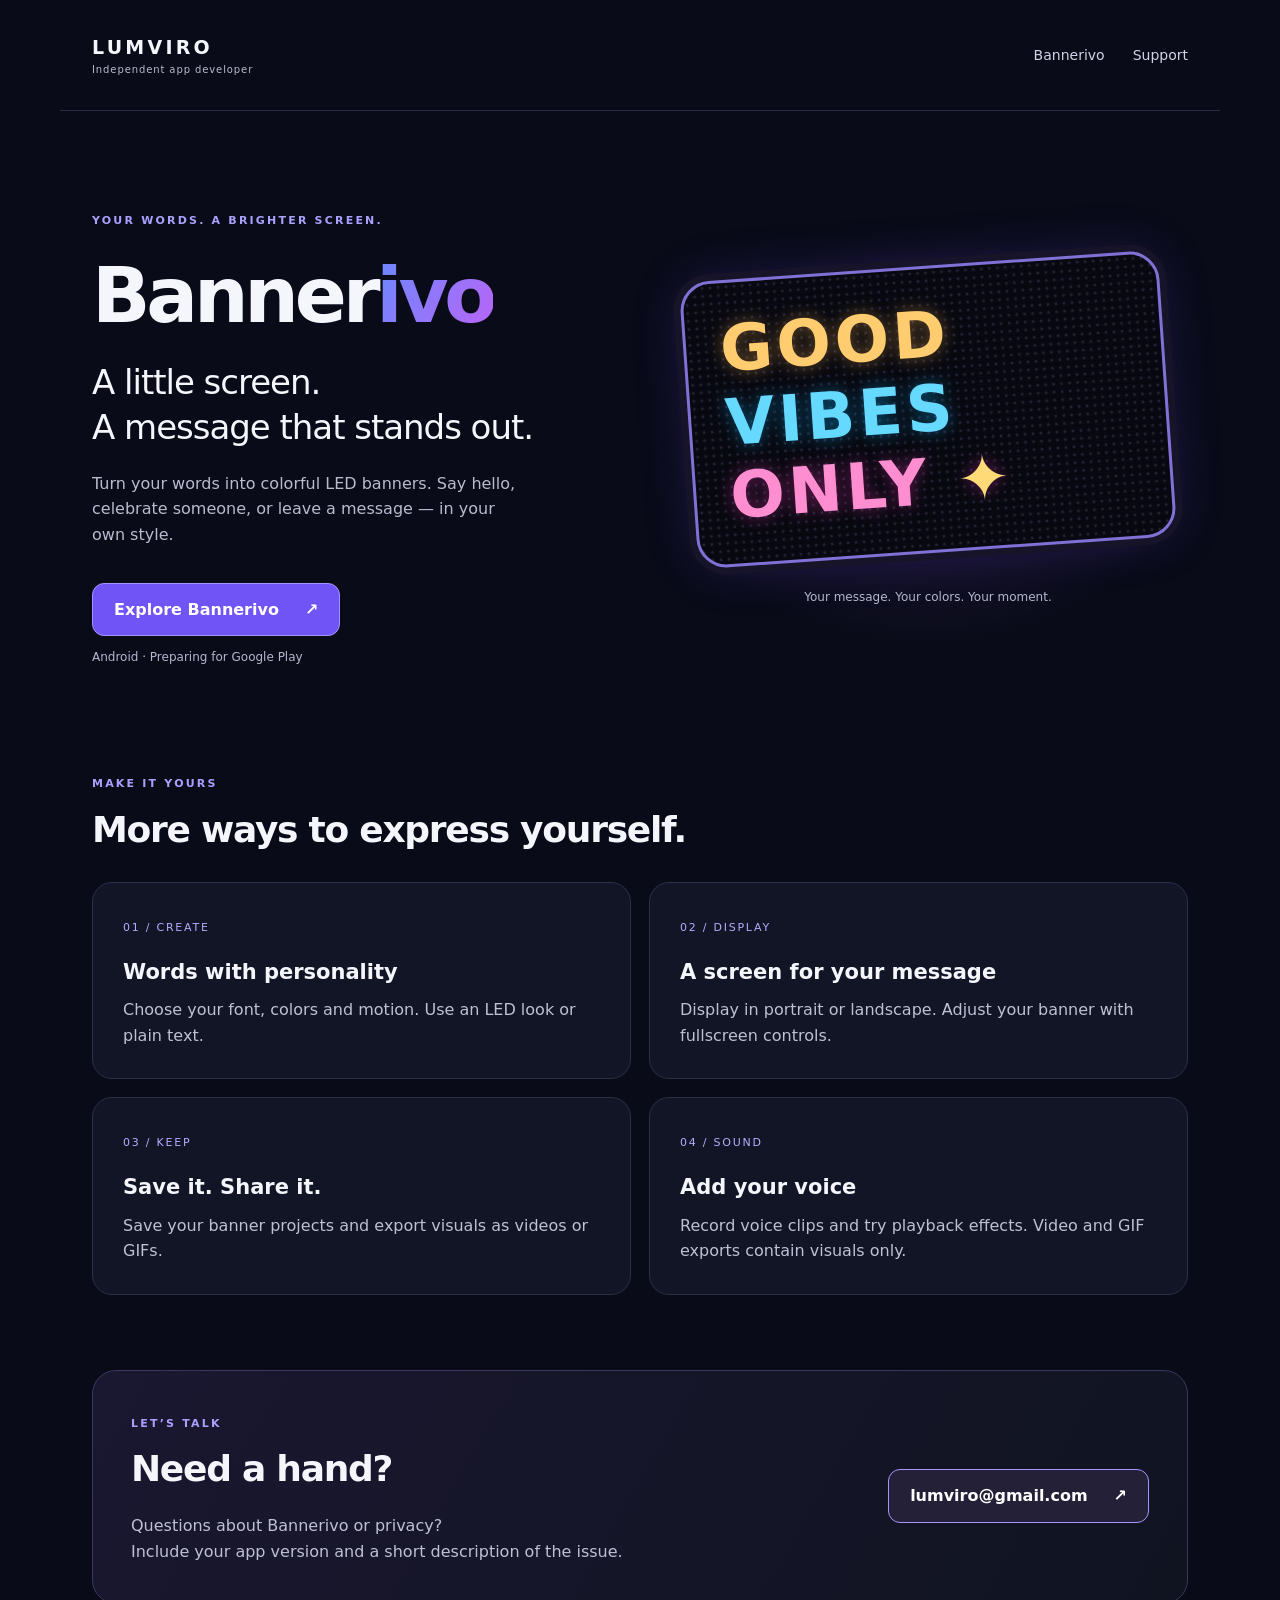
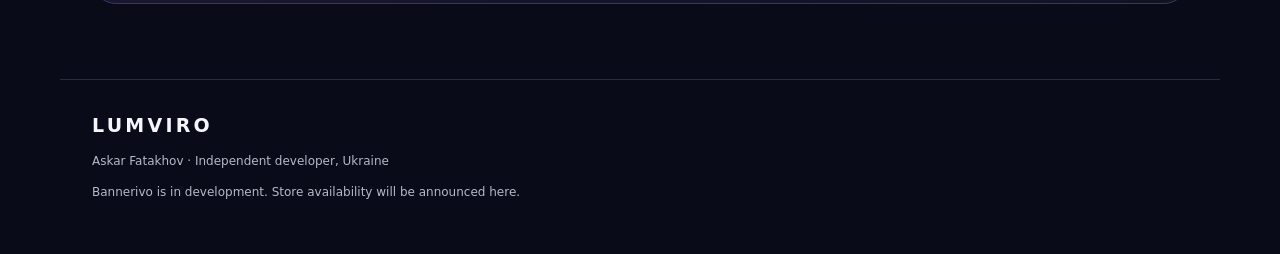
==== index.html @ 09aa7486 "Create Lumviro project and support website" ====
<!doctype html>
<html lang="en"><head><meta charset="utf-8"><meta name="viewport" content="width=device-width,initial-scale=1"><meta name="description" content="Lumviro — the developer of Bannerivo. Express yourself with scrolling LED messages, colors and motion."><meta name="theme-color" content="#090b18"><title>Lumviro · Bannerivo</title><link rel="icon" href="assets/bannerivo.png"><link rel="stylesheet" href="style.css"></head>
<body><header><a class="brand" href="#">LUMVIRO<span>Independent app developer</span></a><nav aria-label="Main navigation"><a href="#bannerivo">Bannerivo</a><a href="#support">Support</a></nav></header>
<main><section class="hero" id="bannerivo"><div><span class="eyebrow">YOUR WORDS. A BRIGHTER SCREEN.</span><h1>Banner<span>ivo</span></h1><p class="intro">A little screen.<br>A message that stands out.</p><p class="copy">Turn your words into colorful LED banners. Say hello, celebrate someone, or leave a message — in your own style.</p><a class="button" href="#features">Explore Bannerivo <span aria-hidden="true">↗</span></a><p class="status">Android · Preparing for Google Play</p></div><div class="visual" aria-label="Illustration of a colorful message banner"><div class="board"><span>GOOD</span><span>VIBES</span><span>ONLY <b aria-hidden="true">✦</b></span></div><p class="caption">Your message. Your colors. Your moment.</p></div></section>
<section id="features"><div class="section-title"><span class="eyebrow">MAKE IT YOURS</span><h2>More ways to express yourself.</h2></div><div class="grid"><article><span class="number">01 / CREATE</span><h3>Words with personality</h3><p>Choose your font, colors and motion. Use an LED look or plain text.</p></article><article><span class="number">02 / DISPLAY</span><h3>A screen for your message</h3><p>Display in portrait or landscape. Adjust your banner with fullscreen controls.</p></article><article><span class="number">03 / KEEP</span><h3>Save it. Share it.</h3><p>Save your banner projects and export visuals as videos or GIFs.</p></article><article><span class="number">04 / SOUND</span><h3>Add your voice</h3><p>Record voice clips and try playback effects. Video and GIF exports contain visuals only.</p></article></div></section>
<section class="support" id="support"><div><span class="eyebrow">LET’S TALK</span><h2>Need a hand?</h2><p>Questions about Bannerivo or privacy?<br>Include your app version and a short description of the issue.</p></div><a class="button secondary" href="mailto:lumviro@gmail.com">lumviro@gmail.com <span aria-hidden="true">↗</span></a></section></main>
<footer><div class="brand">LUMVIRO</div><p>Askar Fatakhov · Independent developer, Ukraine</p><p>Bannerivo is in development. Store availability will be announced here.</p></footer></body></html>
---- style.css ----
*{box-sizing:border-box}html{scroll-behavior:smooth;scroll-padding-top:24px}body{margin:0;background:#090b18;color:#f5f5fc;font-family:system-ui,-apple-system,"Segoe UI",sans-serif;line-height:1.6}a{color:inherit;text-decoration:none}a:focus-visible{outline:3px solid #5fe5ff;outline-offset:6px}header,main,footer{max-width:1160px;margin:auto;padding:0 32px}header{display:flex;align-items:center;justify-content:space-between;gap:24px;padding-top:32px;padding-bottom:32px;border-bottom:1px solid #292b40}.brand{font-size:19px;font-weight:800;letter-spacing:.17em}.brand span{display:block;font-size:10px;color:#b9bbd0;font-weight:400;letter-spacing:.09em}nav{display:flex;gap:28px;color:#d1d3e7;font-size:14px}.hero{display:grid;grid-template-columns:1fr 1fr;align-items:center;gap:56px;padding:95px 0 90px}.eyebrow{font-size:11px;letter-spacing:.2em;color:#aaa1ff;font-weight:700}h1{font-size:clamp(46px,6vw,78px);line-height:1.1;letter-spacing:-.055em;margin:22px 0}h1 span{color:#a785ff;background:linear-gradient(120deg,#6989ff,#bb64f6);background-clip:text;-webkit-text-fill-color:transparent}.intro{font-size:clamp(23px,3vw,34px);line-height:1.3;margin:0 0 22px;letter-spacing:-.03em}.copy{color:#b9bbcf;max-width:430px}.button{display:inline-flex;align-items:center;justify-content:space-between;gap:26px;background:#7154f5;color:white;border:1px solid #a694ff;padding:13px 21px;border-radius:12px;font-weight:650;margin-top:19px}.button:hover{background:#8066fa}.status,.caption{font-size:12px;color:#b6b8cf}.visual{padding:34px 20px;background:radial-gradient(ellipse,#442b7760,transparent 70%)}.board{background:radial-gradient(circle,#242338 1px,transparent 1.8px) 0 0/8px 8px,#080910;border:3px solid #8071d6;border-radius:30px;padding:30px 34px;box-shadow:0 0 0 7px #171329,0 0 50px #7049ff36;transform:rotate(-4deg)}.board span{display:block;font-size:clamp(40px,5vw,67px);font-weight:900;letter-spacing:.06em;line-height:1.15;color:#ffcc70;text-shadow:0 0 16px #ffb34765}.board span:nth-child(2){color:#66d9ff;text-shadow:0 0 16px #00b7ff65}.board span:nth-child(3){color:#ff8ed1;text-shadow:0 0 16px #ff36bb65}.board b{color:#ffda76}.caption{text-align:center;margin-top:35px}.section-title{margin-bottom:30px}h2{font-size:clamp(25px,3vw,36px);letter-spacing:-.035em;line-height:1.25;margin:12px 0 22px}.grid{display:grid;grid-template-columns:repeat(2,1fr);gap:18px}article{padding:30px;background:#111525;border:1px solid #2b304a;border-radius:20px}.number{font-size:11px;letter-spacing:.16em;color:#b9aaff}h3{font-size:21px;margin:17px 0 8px}article p,.support p{color:#bec1d4;margin:0}.support{display:flex;justify-content:space-between;align-items:center;gap:30px;margin:75px 0;padding:38px;border:1px solid #3b365c;border-radius:24px;background:linear-gradient(120deg,#1a1730,#101421)}.secondary{background:#242038;flex-shrink:0}footer{padding-top:30px;padding-bottom:40px;border-top:1px solid #292b40}footer p{font-size:12px;color:#b6b8ca}@media(max-width:700px){header,main,footer{padding-left:22px;padding-right:22px}header{gap:12px}nav{gap:15px;font-size:12px}.brand{font-size:16px}.hero{grid-template-columns:1fr;gap:25px;padding:50px 0}.visual{max-width:440px;width:100%;justify-self:center}.board span{font-size:54px}.grid{grid-template-columns:1fr}article{padding:25px}.support{flex-direction:column;align-items:flex-start;padding:25px;margin:45px 0}.secondary{font-size:14px;gap:16px}h1{font-size:58px}}@media(prefers-reduced-motion:reduce){html{scroll-behavior:auto}}
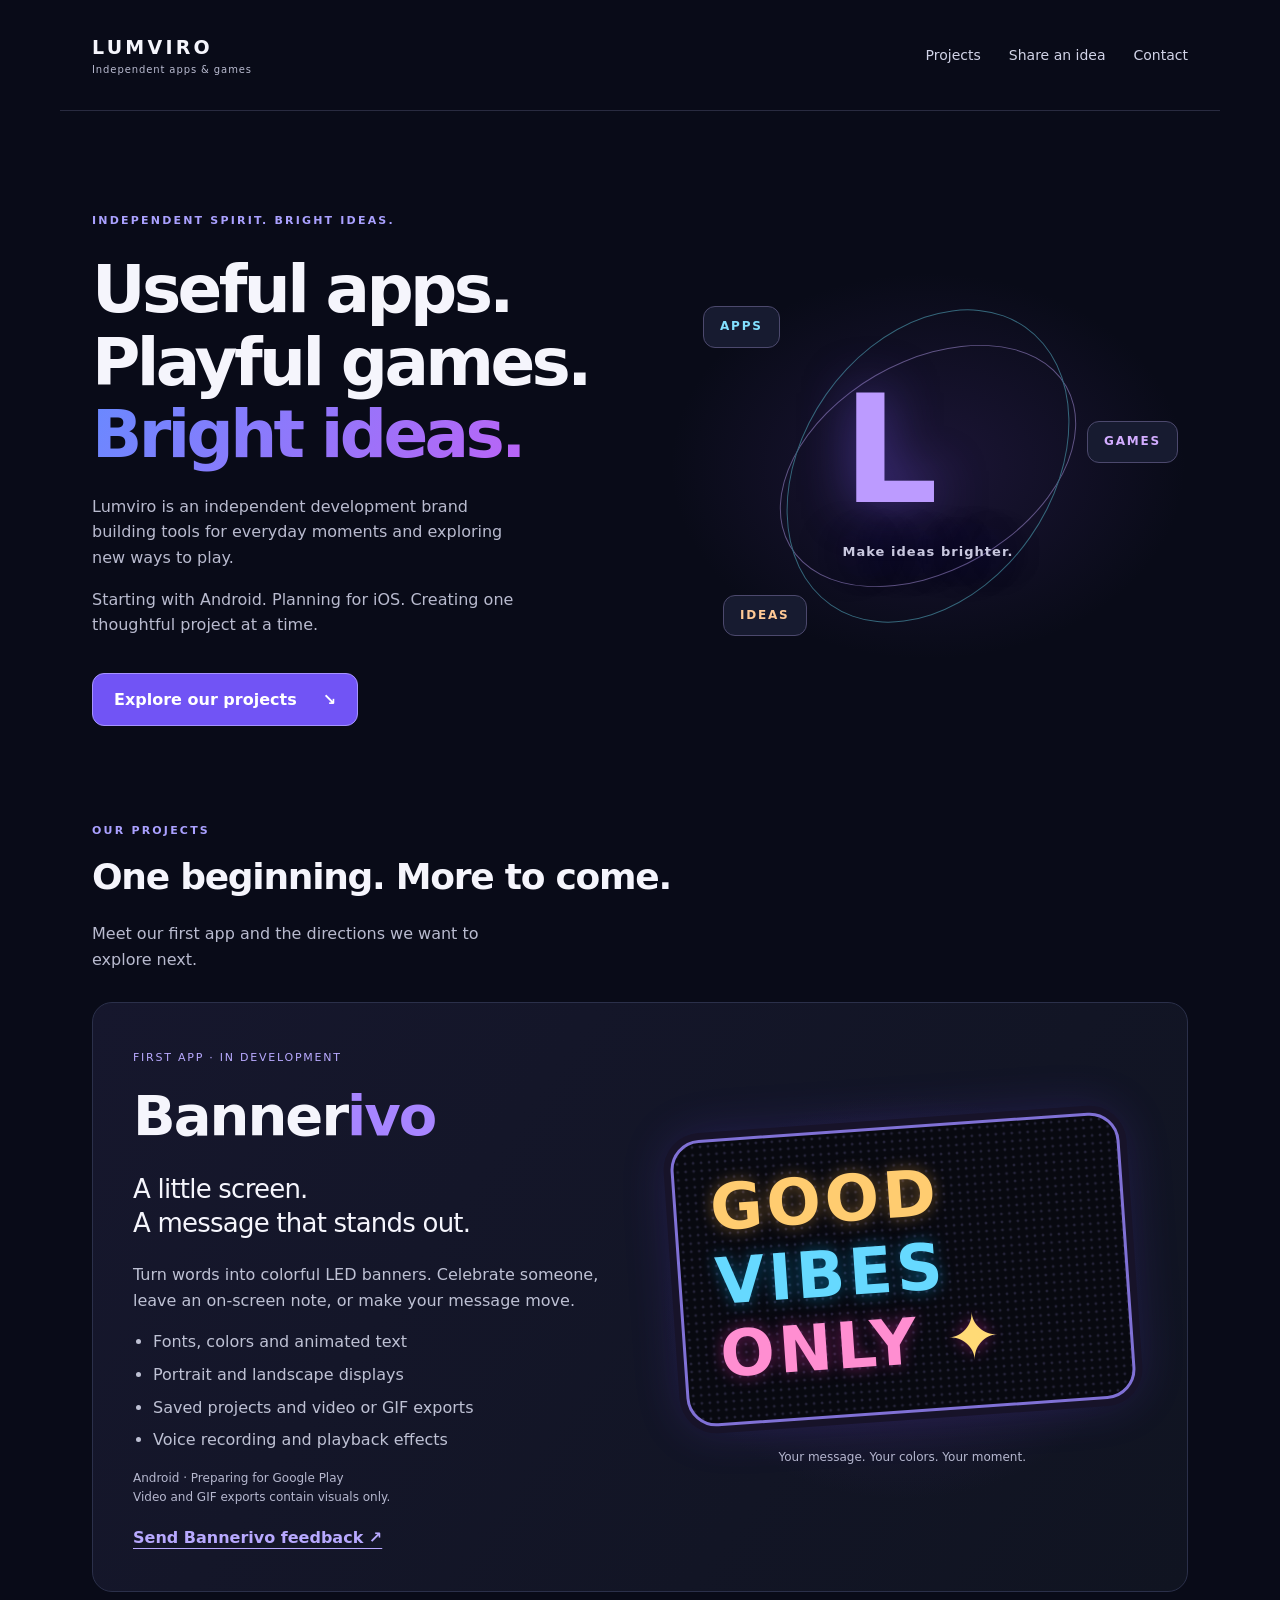
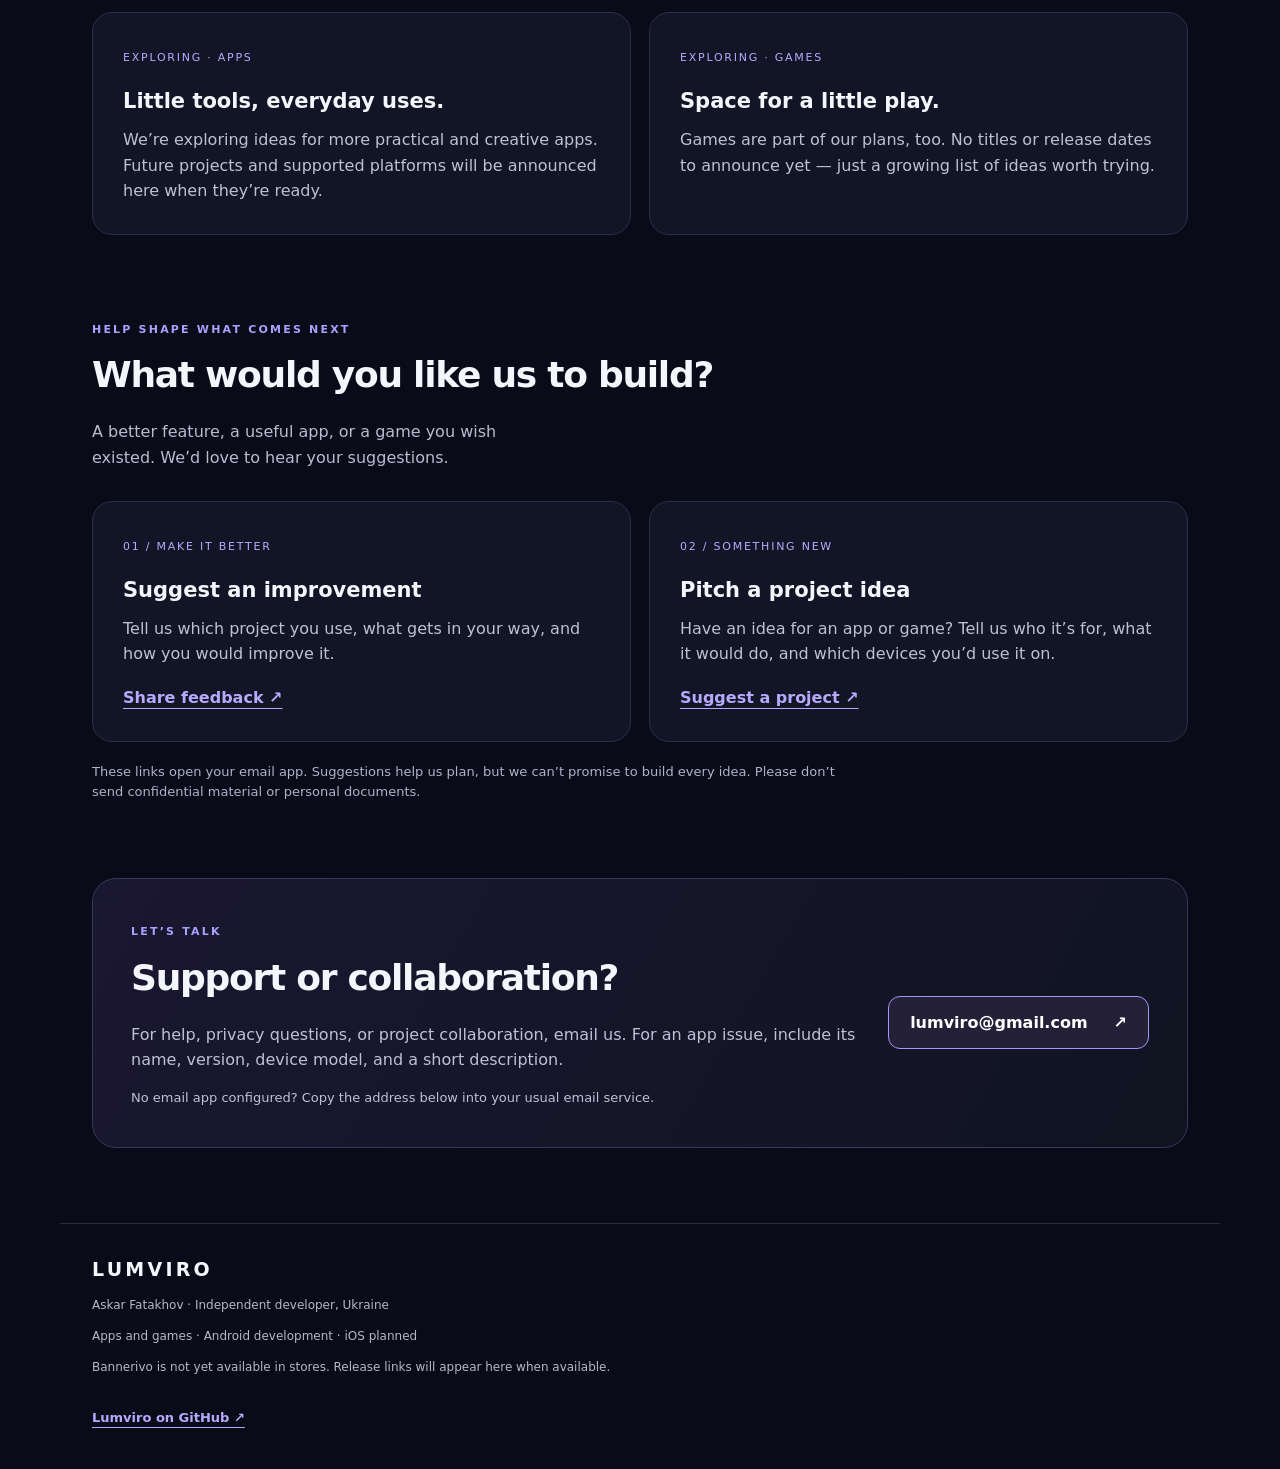
==== commit c3e012dc: "Make Lumviro site a brand hub for apps games and project ideas" ====
--- a/index.html
+++ b/index.html
@@ -1,7 +1,16 @@
 <!doctype html>
-<html lang="en"><head><meta charset="utf-8"><meta name="viewport" content="width=device-width,initial-scale=1"><meta name="description" content="Lumviro — the developer of Bannerivo. Express yourself with scrolling LED messages, colors and motion."><meta name="theme-color" content="#090b18"><title>Lumviro · Bannerivo</title><link rel="icon" href="assets/bannerivo.png"><link rel="stylesheet" href="style.css"></head>
-<body><header><a class="brand" href="#">LUMVIRO<span>Independent app developer</span></a><nav aria-label="Main navigation"><a href="#bannerivo">Bannerivo</a><a href="#support">Support</a></nav></header>
-<main><section class="hero" id="bannerivo"><div><span class="eyebrow">YOUR WORDS. A BRIGHTER SCREEN.</span><h1>Banner<span>ivo</span></h1><p class="intro">A little screen.<br>A message that stands out.</p><p class="copy">Turn your words into colorful LED banners. Say hello, celebrate someone, or leave a message — in your own style.</p><a class="button" href="#features">Explore Bannerivo <span aria-hidden="true">↗</span></a><p class="status">Android · Preparing for Google Play</p></div><div class="visual" aria-label="Illustration of a colorful message banner"><div class="board"><span>GOOD</span><span>VIBES</span><span>ONLY <b aria-hidden="true">✦</b></span></div><p class="caption">Your message. Your colors. Your moment.</p></div></section>
-<section id="features"><div class="section-title"><span class="eyebrow">MAKE IT YOURS</span><h2>More ways to express yourself.</h2></div><div class="grid"><article><span class="number">01 / CREATE</span><h3>Words with personality</h3><p>Choose your font, colors and motion. Use an LED look or plain text.</p></article><article><span class="number">02 / DISPLAY</span><h3>A screen for your message</h3><p>Display in portrait or landscape. Adjust your banner with fullscreen controls.</p></article><article><span class="number">03 / KEEP</span><h3>Save it. Share it.</h3><p>Save your banner projects and export visuals as videos or GIFs.</p></article><article><span class="number">04 / SOUND</span><h3>Add your voice</h3><p>Record voice clips and try playback effects. Video and GIF exports contain visuals only.</p></article></div></section>
-<section class="support" id="support"><div><span class="eyebrow">LET’S TALK</span><h2>Need a hand?</h2><p>Questions about Bannerivo or privacy?<br>Include your app version and a short description of the issue.</p></div><a class="button secondary" href="mailto:lumviro@gmail.com">lumviro@gmail.com <span aria-hidden="true">↗</span></a></section></main>
-<footer><div class="brand">LUMVIRO</div><p>Askar Fatakhov · Independent developer, Ukraine</p><p>Bannerivo is in development. Store availability will be announced here.</p></footer></body></html>+<html lang="en">
+<head><meta charset="utf-8"><meta name="viewport" content="width=device-width,initial-scale=1"><meta name="description" content="Lumviro is an independent developer of apps and games. Discover Bannerivo, follow future projects, and share your ideas."><meta name="theme-color" content="#090b18"><title>Lumviro · Apps, games & bright ideas</title><link rel="icon" href="assets/lumviro.svg"><link rel="stylesheet" href="style.css"></head>
+<body>
+<a class="skip" href="#main">Skip to content</a>
+<header><a class="brand" href="#main">LUMVIRO<span>Independent apps & games</span></a><nav aria-label="Main navigation"><a href="#projects">Projects</a><a href="#ideas">Share an idea</a><a href="#support">Contact</a></nav></header>
+<main id="main">
+<section class="hero"><div><span class="eyebrow">INDEPENDENT SPIRIT. BRIGHT IDEAS.</span><h1>Useful apps.<br>Playful games.<br><span>Bright ideas.</span></h1><p class="copy">Lumviro is an independent development brand building tools for everyday moments and exploring new ways to play.</p><p class="copy">Starting with Android. Planning for iOS. Creating one thoughtful project at a time.</p><a class="button" href="#projects">Explore our projects <span aria-hidden="true">↘</span></a></div><div class="studio-visual" aria-hidden="true"><div class="orbit orbit-one"></div><div class="orbit orbit-two"></div><div class="monogram">L<span>Make ideas brighter.</span></div><span class="float-label label-apps">APPS</span><span class="float-label label-games">GAMES</span><span class="float-label label-ideas">IDEAS</span></div></section>
+<section id="projects"><div class="section-title"><span class="eyebrow">OUR PROJECTS</span><h2>One beginning. More to come.</h2><p class="copy">Meet our first app and the directions we want to explore next.</p></div>
+<article class="featured" id="bannerivo"><div><span class="number">FIRST APP · IN DEVELOPMENT</span><h2 class="product-name">Banner<span>ivo</span></h2><p class="intro">A little screen.<br>A message that stands out.</p><p>Turn words into colorful LED banners. Celebrate someone, leave an on-screen note, or make your message move.</p><ul class="features"><li>Fonts, colors and animated text</li><li>Portrait and landscape displays</li><li>Saved projects and video or GIF exports</li><li>Voice recording and playback effects</li></ul><p class="status">Android · Preparing for Google Play<br>Video and GIF exports contain visuals only.</p><a class="text-link" href="mailto:lumviro@gmail.com?subject=Bannerivo%20feedback">Send Bannerivo feedback ↗</a></div><div class="visual" aria-label="Illustration of a colorful message banner"><div class="board"><span>GOOD</span><span>VIBES</span><span>ONLY <b aria-hidden="true">✦</b></span></div><p class="caption">Your message. Your colors. Your moment.</p></div></article>
+<div class="grid upcoming"><article><span class="number">EXPLORING · APPS</span><h3>Little tools, everyday uses.</h3><p>We’re exploring ideas for more practical and creative apps. Future projects and supported platforms will be announced here when they’re ready.</p></article><article><span class="number">EXPLORING · GAMES</span><h3>Space for a little play.</h3><p>Games are part of our plans, too. No titles or release dates to announce yet — just a growing list of ideas worth trying.</p></article></div>
+</section>
+<section class="ideas" id="ideas"><div class="section-title"><span class="eyebrow">HELP SHAPE WHAT COMES NEXT</span><h2>What would you like us to build?</h2><p class="copy">A better feature, a useful app, or a game you wish existed. We’d love to hear your suggestions.</p></div><div class="grid"><article><span class="number">01 / MAKE IT BETTER</span><h3>Suggest an improvement</h3><p>Tell us which project you use, what gets in your way, and how you would improve it.</p><a class="text-link" href="mailto:lumviro@gmail.com?subject=Product%20improvement%20idea">Share feedback ↗</a></article><article><span class="number">02 / SOMETHING NEW</span><h3>Pitch a project idea</h3><p>Have an idea for an app or game? Tell us who it’s for, what it would do, and which devices you’d use it on.</p><a class="text-link" href="mailto:lumviro@gmail.com?subject=New%20app%20or%20game%20idea">Suggest a project ↗</a></article></div><p class="note">These links open your email app. Suggestions help us plan, but we can’t promise to build every idea. Please don’t send confidential material or personal documents.</p></section>
+<section class="support" id="support"><div><span class="eyebrow">LET’S TALK</span><h2>Support or collaboration?</h2><p>For help, privacy questions, or project collaboration, email us. For an app issue, include its name, version, device model, and a short description.</p><p class="note">No email app configured? Copy the address below into your usual email service.</p></div><a class="button secondary" href="mailto:lumviro@gmail.com">lumviro@gmail.com <span aria-hidden="true">↗</span></a></section>
+</main><footer><div class="brand">LUMVIRO</div><p>Askar Fatakhov · Independent developer, Ukraine</p><p>Apps and games · Android development · iOS planned</p><p>Bannerivo is not yet available in stores. Release links will appear here when available.</p><a class="text-link" href="https://github.com/LUMVIRO">Lumviro on GitHub ↗</a></footer>
+</body></html>
--- a/style.css
+++ b/style.css
@@ -1 +1,3 @@
-*{box-sizing:border-box}html{scroll-behavior:smooth;scroll-padding-top:24px}body{margin:0;background:#090b18;color:#f5f5fc;font-family:system-ui,-apple-system,"Segoe UI",sans-serif;line-height:1.6}a{color:inherit;text-decoration:none}a:focus-visible{outline:3px solid #5fe5ff;outline-offset:6px}header,main,footer{max-width:1160px;margin:auto;padding:0 32px}header{display:flex;align-items:center;justify-content:space-between;gap:24px;padding-top:32px;padding-bottom:32px;border-bottom:1px solid #292b40}.brand{font-size:19px;font-weight:800;letter-spacing:.17em}.brand span{display:block;font-size:10px;color:#b9bbd0;font-weight:400;letter-spacing:.09em}nav{display:flex;gap:28px;color:#d1d3e7;font-size:14px}.hero{display:grid;grid-template-columns:1fr 1fr;align-items:center;gap:56px;padding:95px 0 90px}.eyebrow{font-size:11px;letter-spacing:.2em;color:#aaa1ff;font-weight:700}h1{font-size:clamp(46px,6vw,78px);line-height:1.1;letter-spacing:-.055em;margin:22px 0}h1 span{color:#a785ff;background:linear-gradient(120deg,#6989ff,#bb64f6);background-clip:text;-webkit-text-fill-color:transparent}.intro{font-size:clamp(23px,3vw,34px);line-height:1.3;margin:0 0 22px;letter-spacing:-.03em}.copy{color:#b9bbcf;max-width:430px}.button{display:inline-flex;align-items:center;justify-content:space-between;gap:26px;background:#7154f5;color:white;border:1px solid #a694ff;padding:13px 21px;border-radius:12px;font-weight:650;margin-top:19px}.button:hover{background:#8066fa}.status,.caption{font-size:12px;color:#b6b8cf}.visual{padding:34px 20px;background:radial-gradient(ellipse,#442b7760,transparent 70%)}.board{background:radial-gradient(circle,#242338 1px,transparent 1.8px) 0 0/8px 8px,#080910;border:3px solid #8071d6;border-radius:30px;padding:30px 34px;box-shadow:0 0 0 7px #171329,0 0 50px #7049ff36;transform:rotate(-4deg)}.board span{display:block;font-size:clamp(40px,5vw,67px);font-weight:900;letter-spacing:.06em;line-height:1.15;color:#ffcc70;text-shadow:0 0 16px #ffb34765}.board span:nth-child(2){color:#66d9ff;text-shadow:0 0 16px #00b7ff65}.board span:nth-child(3){color:#ff8ed1;text-shadow:0 0 16px #ff36bb65}.board b{color:#ffda76}.caption{text-align:center;margin-top:35px}.section-title{margin-bottom:30px}h2{font-size:clamp(25px,3vw,36px);letter-spacing:-.035em;line-height:1.25;margin:12px 0 22px}.grid{display:grid;grid-template-columns:repeat(2,1fr);gap:18px}article{padding:30px;background:#111525;border:1px solid #2b304a;border-radius:20px}.number{font-size:11px;letter-spacing:.16em;color:#b9aaff}h3{font-size:21px;margin:17px 0 8px}article p,.support p{color:#bec1d4;margin:0}.support{display:flex;justify-content:space-between;align-items:center;gap:30px;margin:75px 0;padding:38px;border:1px solid #3b365c;border-radius:24px;background:linear-gradient(120deg,#1a1730,#101421)}.secondary{background:#242038;flex-shrink:0}footer{padding-top:30px;padding-bottom:40px;border-top:1px solid #292b40}footer p{font-size:12px;color:#b6b8ca}@media(max-width:700px){header,main,footer{padding-left:22px;padding-right:22px}header{gap:12px}nav{gap:15px;font-size:12px}.brand{font-size:16px}.hero{grid-template-columns:1fr;gap:25px;padding:50px 0}.visual{max-width:440px;width:100%;justify-self:center}.board span{font-size:54px}.grid{grid-template-columns:1fr}article{padding:25px}.support{flex-direction:column;align-items:flex-start;padding:25px;margin:45px 0}.secondary{font-size:14px;gap:16px}h1{font-size:58px}}@media(prefers-reduced-motion:reduce){html{scroll-behavior:auto}}
+*{box-sizing:border-box}html{scroll-behavior:smooth;scroll-padding-top:24px}body{margin:0;background:#090b18;color:#f5f5fc;font-family:system-ui,-apple-system,"Segoe UI",sans-serif;line-height:1.6}a{color:inherit;text-decoration:none}a:focus-visible{outline:3px solid #5fe5ff;outline-offset:6px}header,main,footer{max-width:1160px;margin:auto;padding:0 32px}header{display:flex;align-items:center;justify-content:space-between;gap:24px;padding-top:32px;padding-bottom:32px;border-bottom:1px solid #292b40}.brand{font-size:19px;font-weight:800;letter-spacing:.17em}.brand span{display:block;font-size:10px;color:#b9bbd0;font-weight:400;letter-spacing:.09em}nav{display:flex;gap:28px;color:#d1d3e7;font-size:14px}.hero{display:grid;grid-template-columns:1fr 1fr;align-items:center;gap:56px;padding:95px 0 90px}.eyebrow{font-size:11px;letter-spacing:.2em;color:#aaa1ff;font-weight:700}h1{font-size:clamp(46px,6vw,78px);line-height:1.1;letter-spacing:-.055em;margin:22px 0}h1 span{color:#a785ff;background:linear-gradient(120deg,#6989ff,#bb64f6);background-clip:text;-webkit-text-fill-color:transparent}.intro{font-size:clamp(23px,3vw,34px);line-height:1.3;margin:0 0 22px;letter-spacing:-.03em}.copy{color:#b9bbcf;max-width:430px}.button{display:inline-flex;align-items:center;justify-content:space-between;gap:26px;background:#7154f5;color:white;border:1px solid #a694ff;padding:13px 21px;border-radius:12px;font-weight:650;margin-top:19px}.button:hover{background:#8066fa}.status,.caption{font-size:12px;color:#b6b8cf}.visual{padding:34px 20px;background:radial-gradient(ellipse,#442b7760,transparent 70%)}.board{background:radial-gradient(circle,#242338 1px,transparent 1.8px) 0 0/8px 8px,#080910;border:3px solid #8071d6;border-radius:30px;padding:30px 34px;box-shadow:0 0 0 7px #171329,0 0 50px #7049ff36;transform:rotate(-4deg)}.board span{display:block;font-size:clamp(40px,5vw,67px);font-weight:900;letter-spacing:.06em;line-height:1.15;color:#ffcc70;text-shadow:0 0 16px #ffb34765}.board span:nth-child(2){color:#66d9ff;text-shadow:0 0 16px #00b7ff65}.board span:nth-child(3){color:#ff8ed1;text-shadow:0 0 16px #ff36bb65}.board b{color:#ffda76}.caption{text-align:center;margin-top:35px}.section-title{margin-bottom:30px}h2{font-size:clamp(25px,3vw,36px);letter-spacing:-.035em;line-height:1.25;margin:12px 0 22px}.grid{display:grid;grid-template-columns:repeat(2,1fr);gap:18px}article{padding:30px;background:#111525;border:1px solid #2b304a;border-radius:20px}.number{font-size:11px;letter-spacing:.16em;color:#b9aaff}h3{font-size:21px;margin:17px 0 8px}article p,.support p{color:#bec1d4;margin:0}.support{display:flex;justify-content:space-between;align-items:center;gap:30px;margin:75px 0;padding:38px;border:1px solid #3b365c;border-radius:24px;background:linear-gradient(120deg,#1a1730,#101421)}.secondary{background:#242038;flex-shrink:0}footer{padding-top:30px;padding-bottom:40px;border-top:1px solid #292b40}footer p{font-size:12px;color:#b6b8ca}@media(max-width:700px){header,main,footer{padding-left:22px;padding-right:22px}header{gap:12px}nav{gap:15px;font-size:12px}.brand{font-size:16px}.hero{grid-template-columns:1fr;gap:25px;padding:50px 0}.visual{max-width:440px;width:100%;justify-self:center}.board span{font-size:clamp(30px,10vw,54px)}.grid{grid-template-columns:1fr}article{padding:25px}.support{flex-direction:column;align-items:flex-start;padding:25px;margin:45px 0}.secondary{font-size:14px;gap:16px}h1{font-size:58px}}@media(prefers-reduced-motion:reduce){html{scroll-behavior:auto}}
+/* Studio-wide homepage */
+.skip{position:absolute;left:16px;top:-80px;padding:10px 18px;background:#7154f5;z-index:10}.skip:focus{top:12px}.hero h1{font-size:clamp(40px,5.4vw,66px)}.studio-visual{position:relative;min-height:390px;display:grid;place-items:center;background:radial-gradient(ellipse,#442b7750,transparent 70%);overflow:hidden}.monogram{font-size:150px;line-height:1;font-weight:900;color:#bc9bff;text-shadow:0 0 50px #7654ef80;z-index:1}.monogram span{display:block;font-size:13px;letter-spacing:.08em;color:#c9c8df;margin-top:20px}.orbit{position:absolute;border:1px solid #605485;border-radius:50%;width:320px;height:210px;transform:rotate(-30deg)}.orbit-two{transform:rotate(35deg);width:250px;height:340px;border-color:#35677b}.float-label{position:absolute;background:#171b30;border:1px solid #4c496d;border-radius:12px;padding:10px 16px;letter-spacing:.15em;font-size:12px;font-weight:700}.label-apps{top:35px;left:35px;color:#83e0ff}.label-games{right:10px;top:150px;color:#d2acff}.label-ideas{bottom:25px;left:55px;color:#ffc995}.featured{display:grid;grid-template-columns:1fr 1fr;align-items:center;gap:35px;padding:40px;background:linear-gradient(125deg,#16172d,#101421)}.product-name{font-size:clamp(38px,5vw,56px)}.product-name span{color:#a785ff}.featured .intro{font-size:26px;color:#f5f5fc}.features{padding-left:20px;color:#bec1d4}.features li{margin:7px 0}.text-link{display:inline-block;margin-top:18px;color:#b8a9ff;font-weight:650;text-decoration:underline;text-underline-offset:5px}.text-link:hover{color:#e0d7ff}.upcoming{margin-top:20px}.ideas{margin-top:80px}.note{font-size:13px;color:#aeb3ca;max-width:760px;margin-top:20px}.support>div{min-width:0}.support p.note{margin-top:15px}section{scroll-margin-top:25px}footer .text-link{font-size:13px}a{overflow-wrap:anywhere}@media(max-width:700px){header{align-items:flex-start;flex-direction:column;gap:18px}nav{flex-wrap:wrap;font-size:14px;gap:22px}.hero h1{font-size:clamp(38px,10vw,58px)}.hero{gap:10px}.studio-visual{min-height:310px}.orbit{width:250px;height:170px}.orbit-two{height:260px;width:180px}.monogram{font-size:110px}.label-apps{left:5px;top:25px}.label-games{right:0;top:120px}.label-ideas{left:20px;bottom:15px}.featured{grid-template-columns:1fr;padding:24px;gap:15px}.featured .visual{padding:25px 10px}.ideas{margin-top:50px}.support .button{max-width:100%;font-size:13px;padding:12px 14px;gap:10px}}
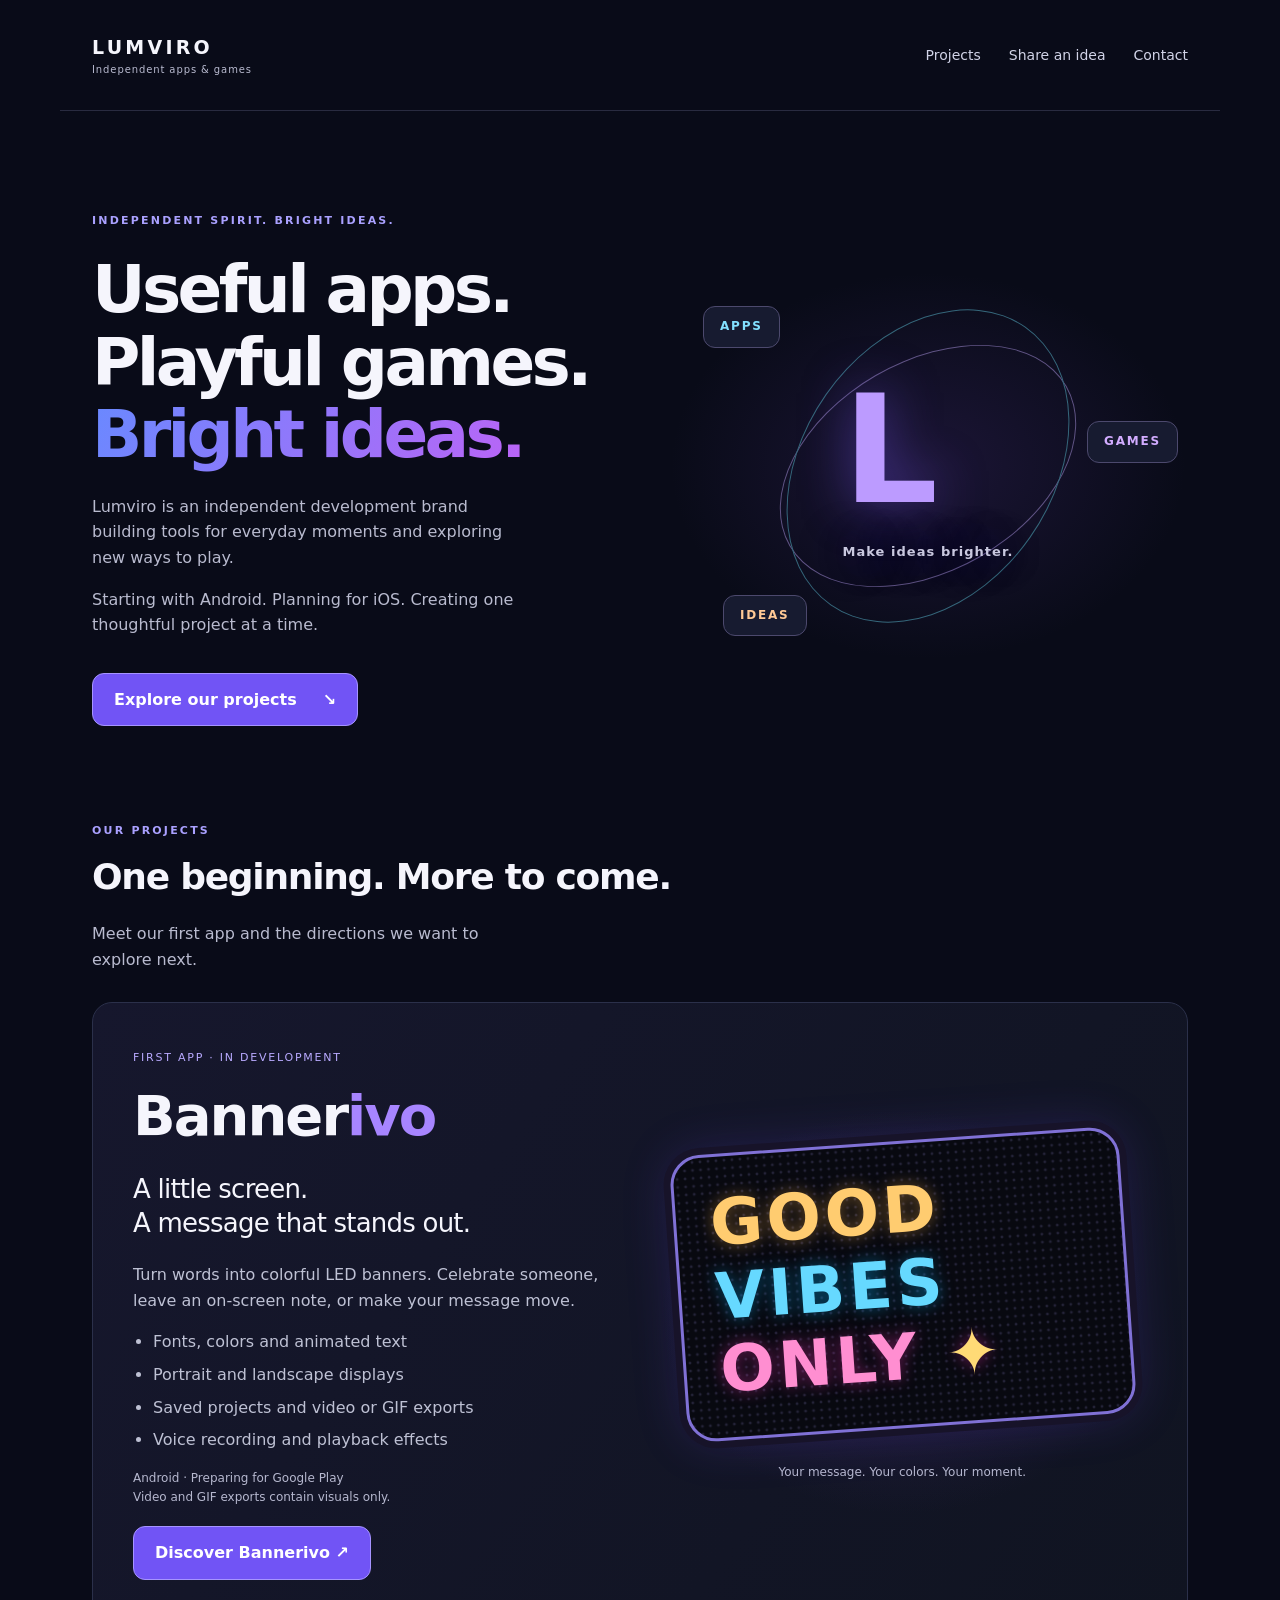
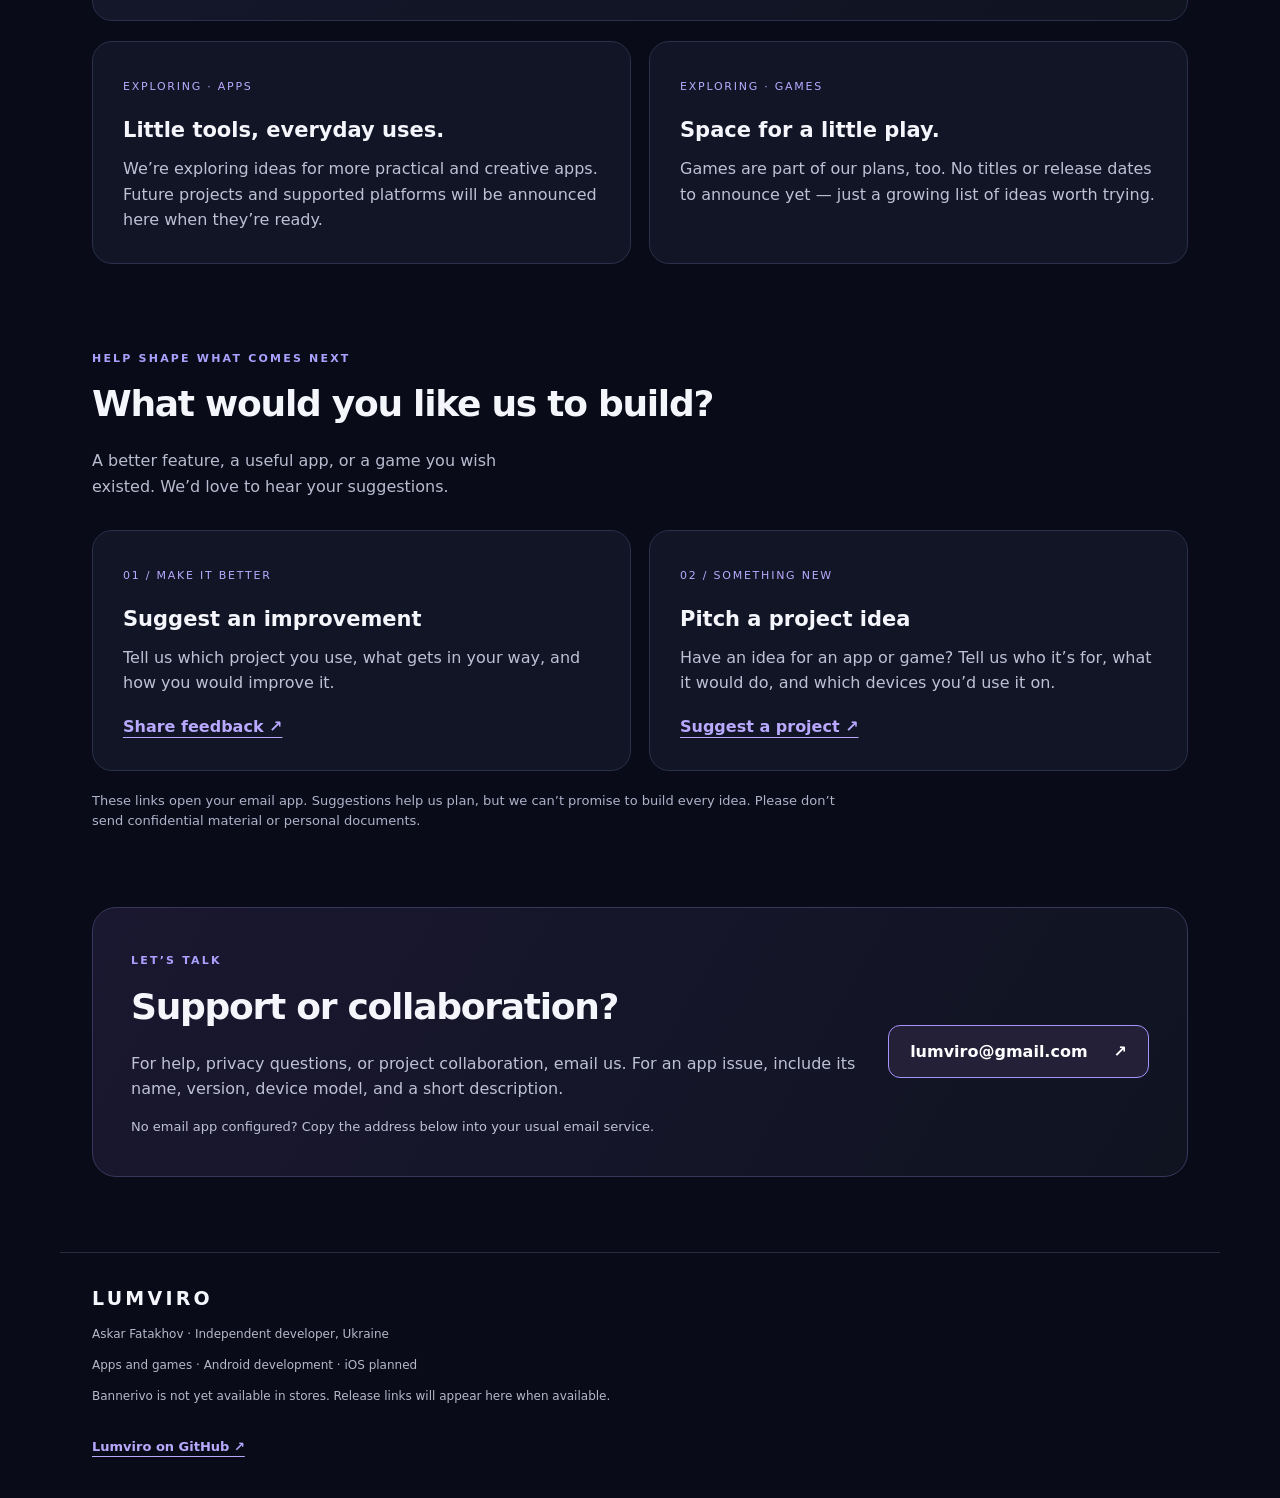
==== commit d7b86444: "Add Bannerivo product page with authentic screenshot presentations" ====
--- a/index.html
+++ b/index.html
@@ -7,7 +7,7 @@
 <main id="main">
 <section class="hero"><div><span class="eyebrow">INDEPENDENT SPIRIT. BRIGHT IDEAS.</span><h1>Useful apps.<br>Playful games.<br><span>Bright ideas.</span></h1><p class="copy">Lumviro is an independent development brand building tools for everyday moments and exploring new ways to play.</p><p class="copy">Starting with Android. Planning for iOS. Creating one thoughtful project at a time.</p><a class="button" href="#projects">Explore our projects <span aria-hidden="true">↘</span></a></div><div class="studio-visual" aria-hidden="true"><div class="orbit orbit-one"></div><div class="orbit orbit-two"></div><div class="monogram">L<span>Make ideas brighter.</span></div><span class="float-label label-apps">APPS</span><span class="float-label label-games">GAMES</span><span class="float-label label-ideas">IDEAS</span></div></section>
 <section id="projects"><div class="section-title"><span class="eyebrow">OUR PROJECTS</span><h2>One beginning. More to come.</h2><p class="copy">Meet our first app and the directions we want to explore next.</p></div>
-<article class="featured" id="bannerivo"><div><span class="number">FIRST APP · IN DEVELOPMENT</span><h2 class="product-name">Banner<span>ivo</span></h2><p class="intro">A little screen.<br>A message that stands out.</p><p>Turn words into colorful LED banners. Celebrate someone, leave an on-screen note, or make your message move.</p><ul class="features"><li>Fonts, colors and animated text</li><li>Portrait and landscape displays</li><li>Saved projects and video or GIF exports</li><li>Voice recording and playback effects</li></ul><p class="status">Android · Preparing for Google Play<br>Video and GIF exports contain visuals only.</p><a class="text-link" href="mailto:lumviro@gmail.com?subject=Bannerivo%20feedback">Send Bannerivo feedback ↗</a></div><div class="visual" aria-label="Illustration of a colorful message banner"><div class="board"><span>GOOD</span><span>VIBES</span><span>ONLY <b aria-hidden="true">✦</b></span></div><p class="caption">Your message. Your colors. Your moment.</p></div></article>
+<article class="featured" id="bannerivo"><div><span class="number">FIRST APP · IN DEVELOPMENT</span><h2 class="product-name">Banner<span>ivo</span></h2><p class="intro">A little screen.<br>A message that stands out.</p><p>Turn words into colorful LED banners. Celebrate someone, leave an on-screen note, or make your message move.</p><ul class="features"><li>Fonts, colors and animated text</li><li>Portrait and landscape displays</li><li>Saved projects and video or GIF exports</li><li>Voice recording and playback effects</li></ul><p class="status">Android · Preparing for Google Play<br>Video and GIF exports contain visuals only.</p><a class="button" href="bannerivo.html">Discover Bannerivo ↗</a></div><div class="visual" aria-label="Illustration of a colorful message banner"><div class="board"><span>GOOD</span><span>VIBES</span><span>ONLY <b aria-hidden="true">✦</b></span></div><p class="caption">Your message. Your colors. Your moment.</p></div></article>
 <div class="grid upcoming"><article><span class="number">EXPLORING · APPS</span><h3>Little tools, everyday uses.</h3><p>We’re exploring ideas for more practical and creative apps. Future projects and supported platforms will be announced here when they’re ready.</p></article><article><span class="number">EXPLORING · GAMES</span><h3>Space for a little play.</h3><p>Games are part of our plans, too. No titles or release dates to announce yet — just a growing list of ideas worth trying.</p></article></div>
 </section>
 <section class="ideas" id="ideas"><div class="section-title"><span class="eyebrow">HELP SHAPE WHAT COMES NEXT</span><h2>What would you like us to build?</h2><p class="copy">A better feature, a useful app, or a game you wish existed. We’d love to hear your suggestions.</p></div><div class="grid"><article><span class="number">01 / MAKE IT BETTER</span><h3>Suggest an improvement</h3><p>Tell us which project you use, what gets in your way, and how you would improve it.</p><a class="text-link" href="mailto:lumviro@gmail.com?subject=Product%20improvement%20idea">Share feedback ↗</a></article><article><span class="number">02 / SOMETHING NEW</span><h3>Pitch a project idea</h3><p>Have an idea for an app or game? Tell us who it’s for, what it would do, and which devices you’d use it on.</p><a class="text-link" href="mailto:lumviro@gmail.com?subject=New%20app%20or%20game%20idea">Suggest a project ↗</a></article></div><p class="note">These links open your email app. Suggestions help us plan, but we can’t promise to build every idea. Please don’t send confidential material or personal documents.</p></section>
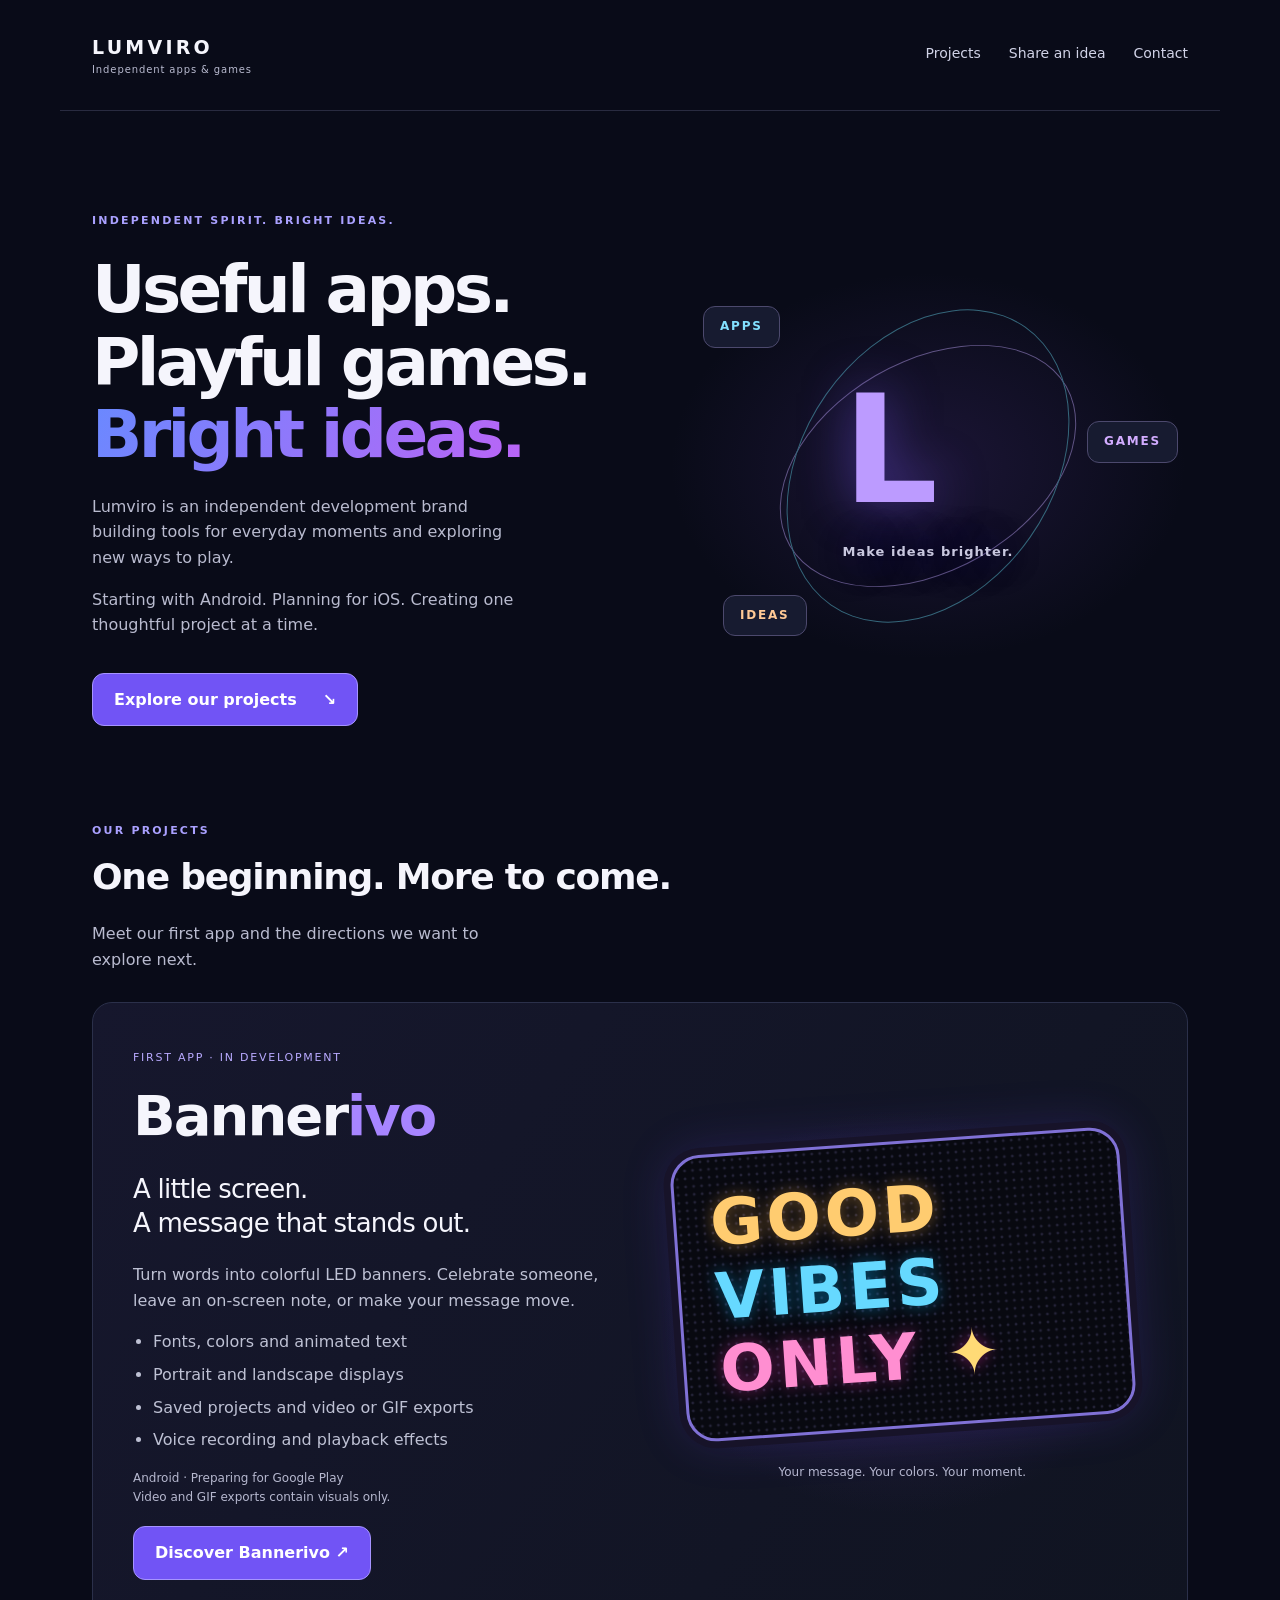
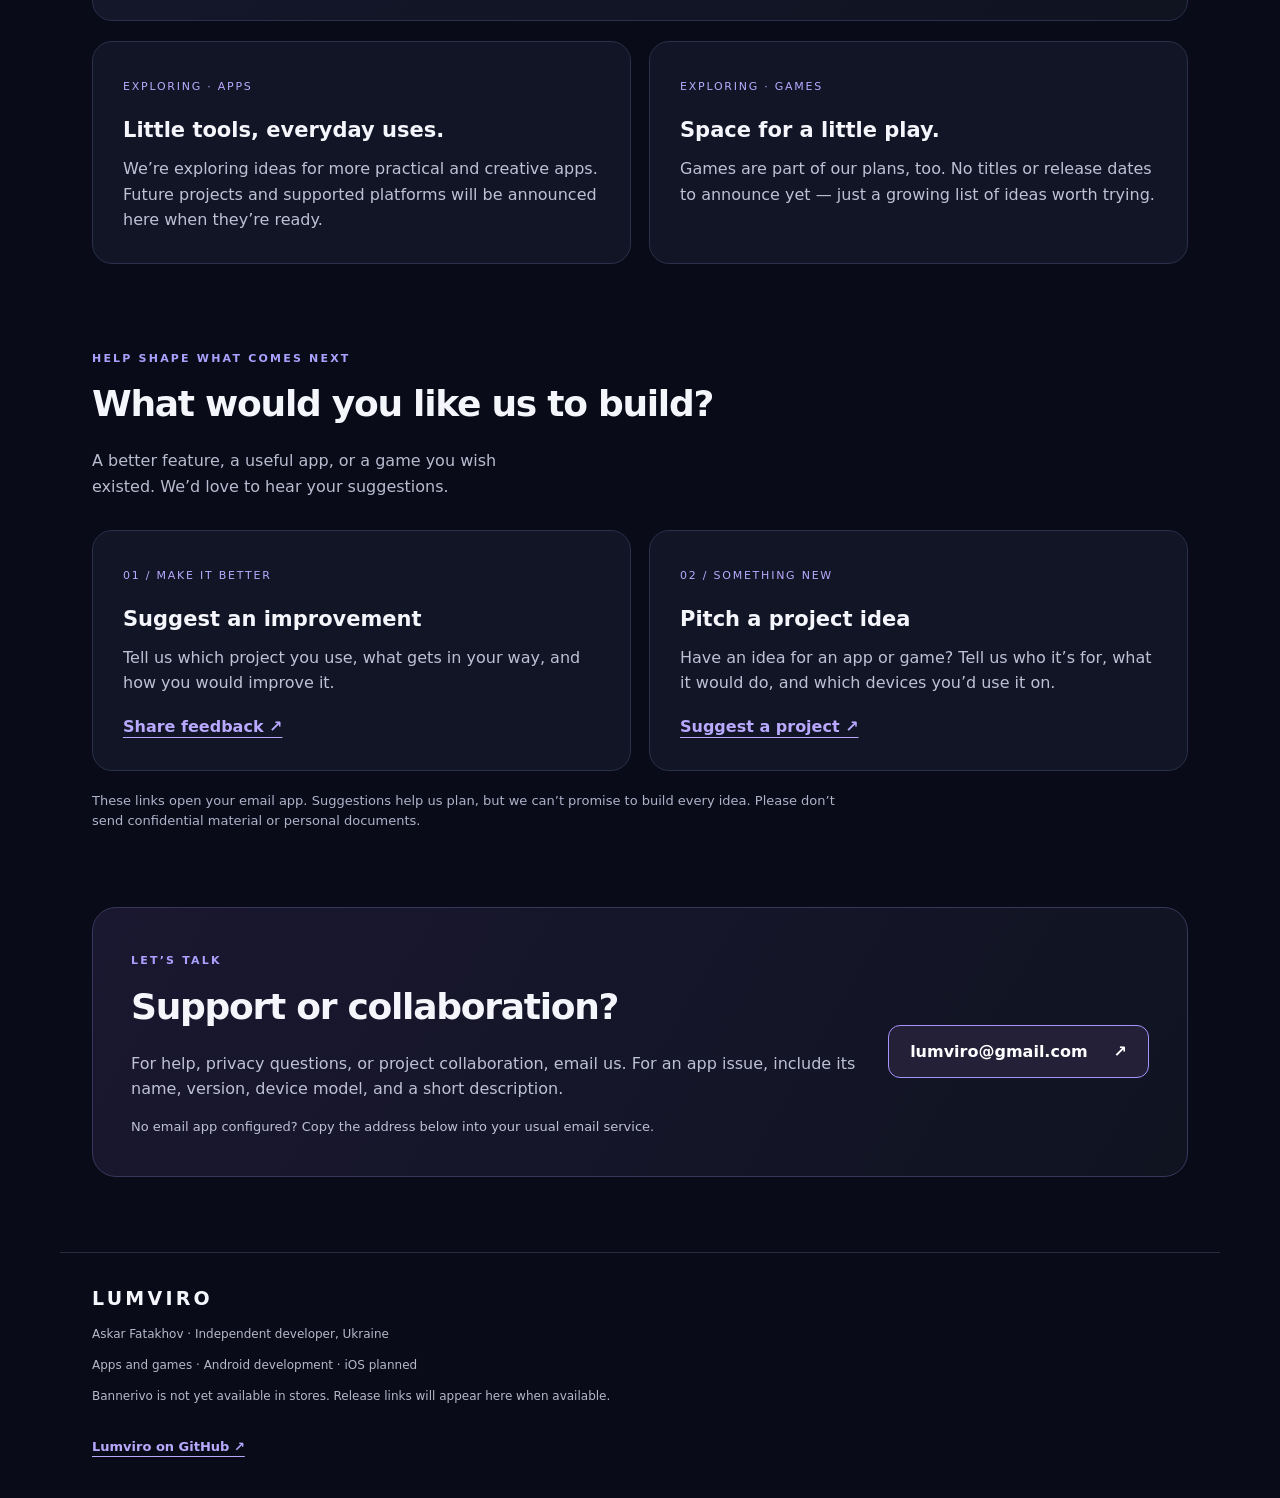
==== commit 47dae0dd: "Add lightweight accessible scroll and hover effects" ====
--- a/index.html
+++ b/index.html
@@ -1,6 +1,6 @@
 <!doctype html>
 <html lang="en">
-<head><meta charset="utf-8"><meta name="viewport" content="width=device-width,initial-scale=1"><meta name="description" content="Lumviro is an independent developer of apps and games. Discover Bannerivo, follow future projects, and share your ideas."><meta name="theme-color" content="#090b18"><title>Lumviro · Apps, games & bright ideas</title><link rel="icon" href="assets/lumviro.svg"><link rel="stylesheet" href="style.css"></head>
+<head><meta charset="utf-8"><meta name="viewport" content="width=device-width,initial-scale=1"><meta name="description" content="Lumviro is an independent developer of apps and games. Discover Bannerivo, follow future projects, and share your ideas."><meta name="theme-color" content="#090b18"><title>Lumviro · Apps, games & bright ideas</title><link rel="icon" href="assets/lumviro.svg"><link rel="stylesheet" href="style.css"><link rel="stylesheet" href="motion.css"><script src="motion.js" defer></script></head>
 <body>
 <a class="skip" href="#main">Skip to content</a>
 <header><a class="brand" href="#main">LUMVIRO<span>Independent apps & games</span></a><nav aria-label="Main navigation"><a href="#projects">Projects</a><a href="#ideas">Share an idea</a><a href="#support">Contact</a></nav></header>
--- a/motion.css
+++ b/motion.css
@@ -0,0 +1,19 @@
+/* Original CSS effects: no external scripts, fonts or animation packages. */
+nav a { position: relative; padding-bottom: 5px; }
+nav a::after { content: ''; position: absolute; left: 0; right: 0; bottom: 0; height: 2px; background: linear-gradient(90deg,#77dfff,#b78cff); transform: scaleX(0); transform-origin: left; transition: transform .2s ease; }
+nav a:hover::after, nav a:focus-visible::after { transform: scaleX(1); }
+.button { transition: transform .2s ease, background .2s ease, box-shadow .2s ease; }
+.button:active { transform: translateY(1px); }
+.life-card, .showcase, .grid article { transition: border-color .25s ease, box-shadow .25s ease; }
+.life-card img { transition: transform .55s cubic-bezier(.2,.7,.2,1); }
+.life-card figcaption { position: relative; background: #141626; }
+.product-hero { background: radial-gradient(ellipse at 50% 35%,#7354ef16,transparent 65%); }
+@media(hover:hover) and (pointer:fine) {
+  .button:hover { transform: translateY(-2px); box-shadow: 0 8px 26px #7154f538; }
+  .life-card:hover, .showcase:hover, .grid article:hover { border-color: #9380c3; box-shadow: 0 12px 32px #0003; }
+  .life-card:hover img { transform: scale(1.025); }
+}
+@media(prefers-reduced-motion:reduce) {
+  nav a::after, .button, .life-card, .life-card img, .showcase, .grid article { transition: none; }
+  .button:hover, .button:active, .life-card:hover img { transform: none; }
+}
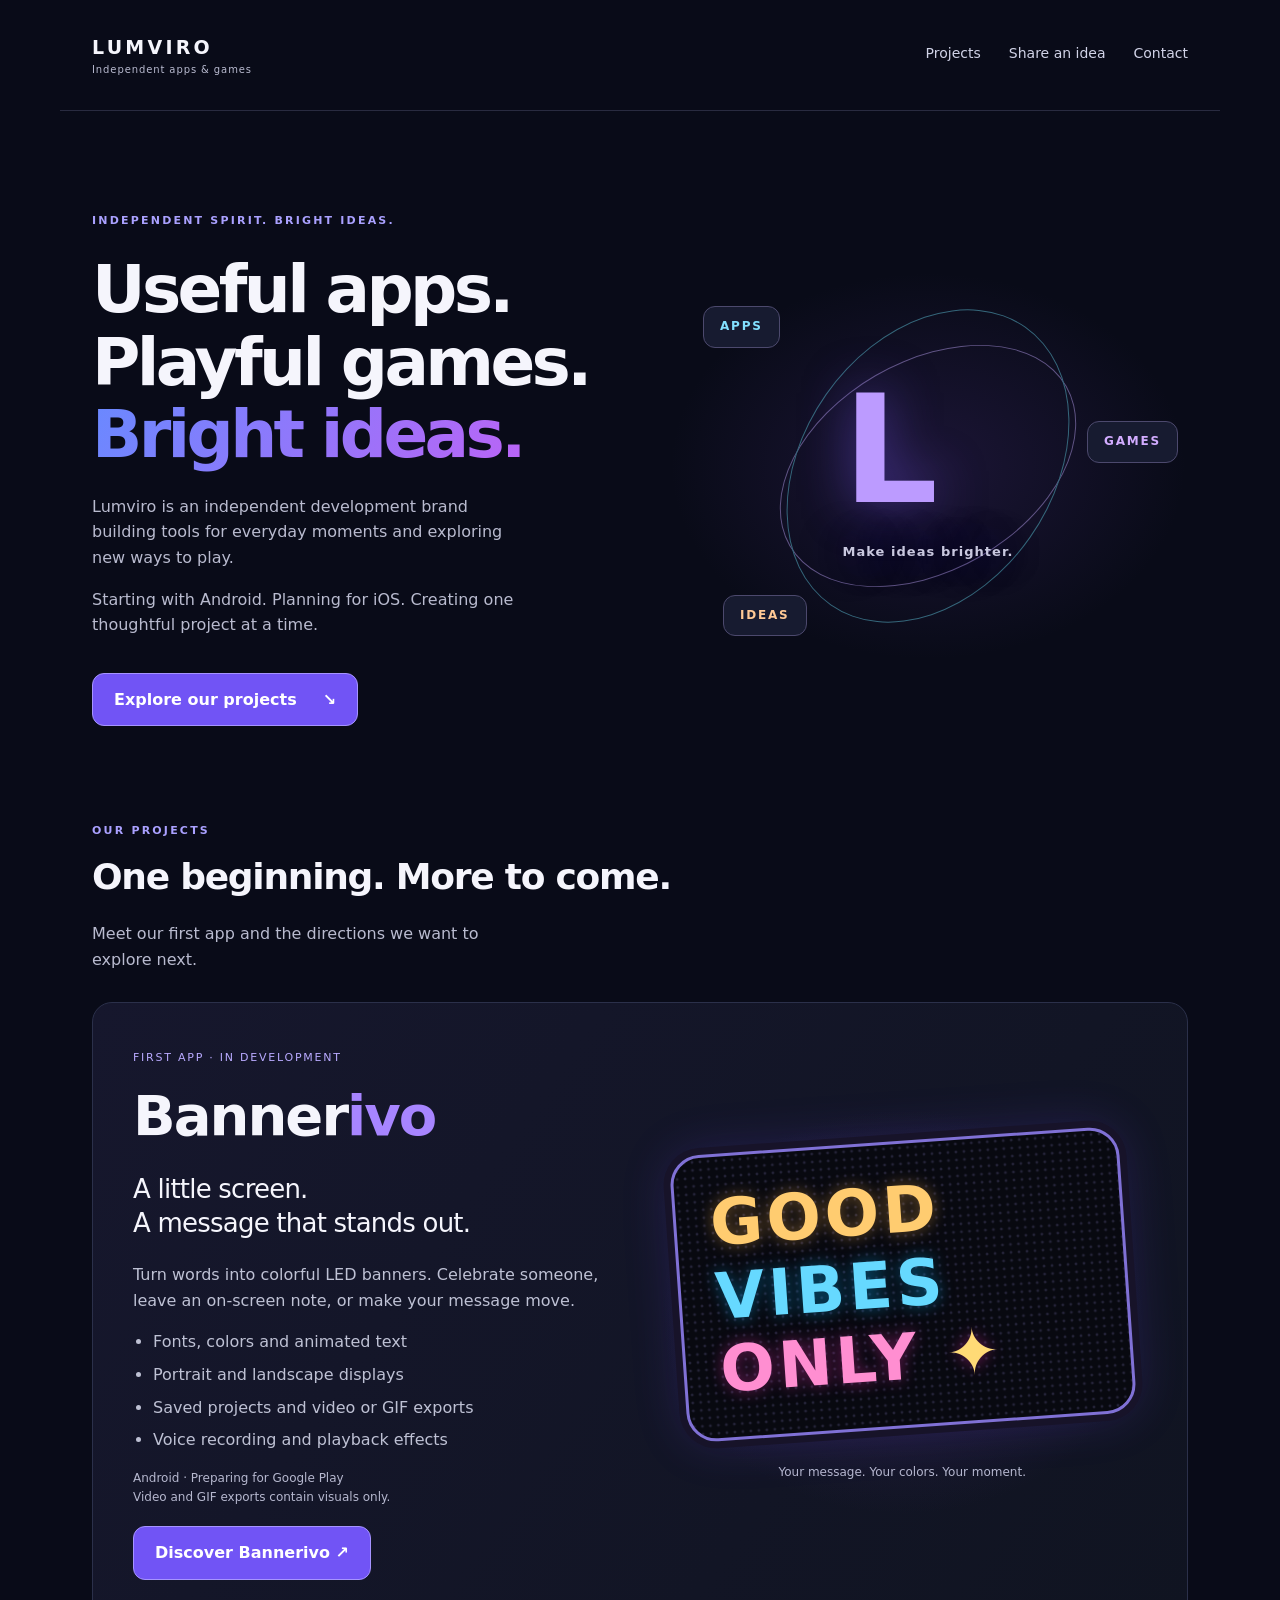
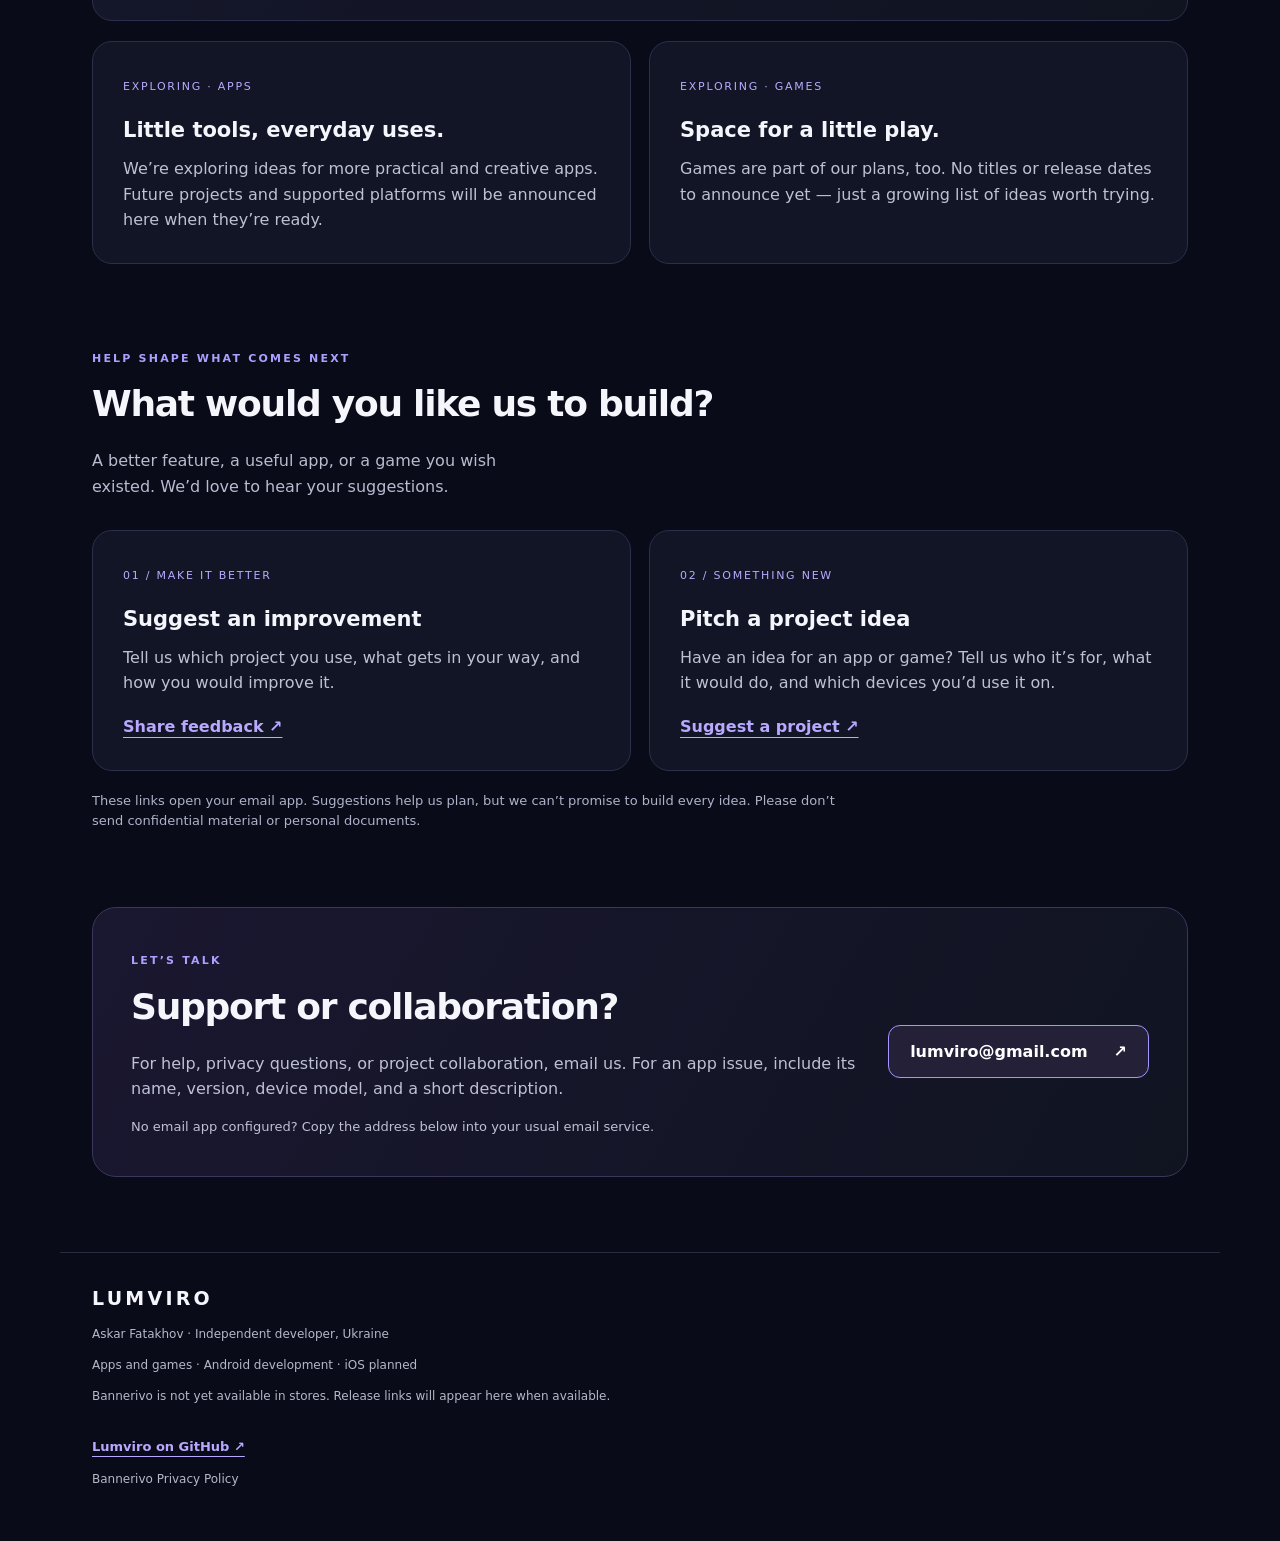
==== commit dc8c3106: "Publish Bannerivo privacy policy and footer links" ====
--- a/index.html
+++ b/index.html
@@ -12,5 +12,5 @@
 </section>
 <section class="ideas" id="ideas"><div class="section-title"><span class="eyebrow">HELP SHAPE WHAT COMES NEXT</span><h2>What would you like us to build?</h2><p class="copy">A better feature, a useful app, or a game you wish existed. We’d love to hear your suggestions.</p></div><div class="grid"><article><span class="number">01 / MAKE IT BETTER</span><h3>Suggest an improvement</h3><p>Tell us which project you use, what gets in your way, and how you would improve it.</p><a class="text-link" href="mailto:lumviro@gmail.com?subject=Product%20improvement%20idea">Share feedback ↗</a></article><article><span class="number">02 / SOMETHING NEW</span><h3>Pitch a project idea</h3><p>Have an idea for an app or game? Tell us who it’s for, what it would do, and which devices you’d use it on.</p><a class="text-link" href="mailto:lumviro@gmail.com?subject=New%20app%20or%20game%20idea">Suggest a project ↗</a></article></div><p class="note">These links open your email app. Suggestions help us plan, but we can’t promise to build every idea. Please don’t send confidential material or personal documents.</p></section>
 <section class="support" id="support"><div><span class="eyebrow">LET’S TALK</span><h2>Support or collaboration?</h2><p>For help, privacy questions, or project collaboration, email us. For an app issue, include its name, version, device model, and a short description.</p><p class="note">No email app configured? Copy the address below into your usual email service.</p></div><a class="button secondary" href="mailto:lumviro@gmail.com">lumviro@gmail.com <span aria-hidden="true">↗</span></a></section>
-</main><footer><div class="brand">LUMVIRO</div><p>Askar Fatakhov · Independent developer, Ukraine</p><p>Apps and games · Android development · iOS planned</p><p>Bannerivo is not yet available in stores. Release links will appear here when available.</p><a class="text-link" href="https://github.com/LUMVIRO">Lumviro on GitHub ↗</a></footer>
+</main><footer><div class="brand">LUMVIRO</div><p>Askar Fatakhov · Independent developer, Ukraine</p><p>Apps and games · Android development · iOS planned</p><p>Bannerivo is not yet available in stores. Release links will appear here when available.</p><a class="text-link" href="https://github.com/LUMVIRO">Lumviro on GitHub ↗</a><p><a href="privacy.html">Bannerivo Privacy Policy</a></p></footer>
 </body></html>
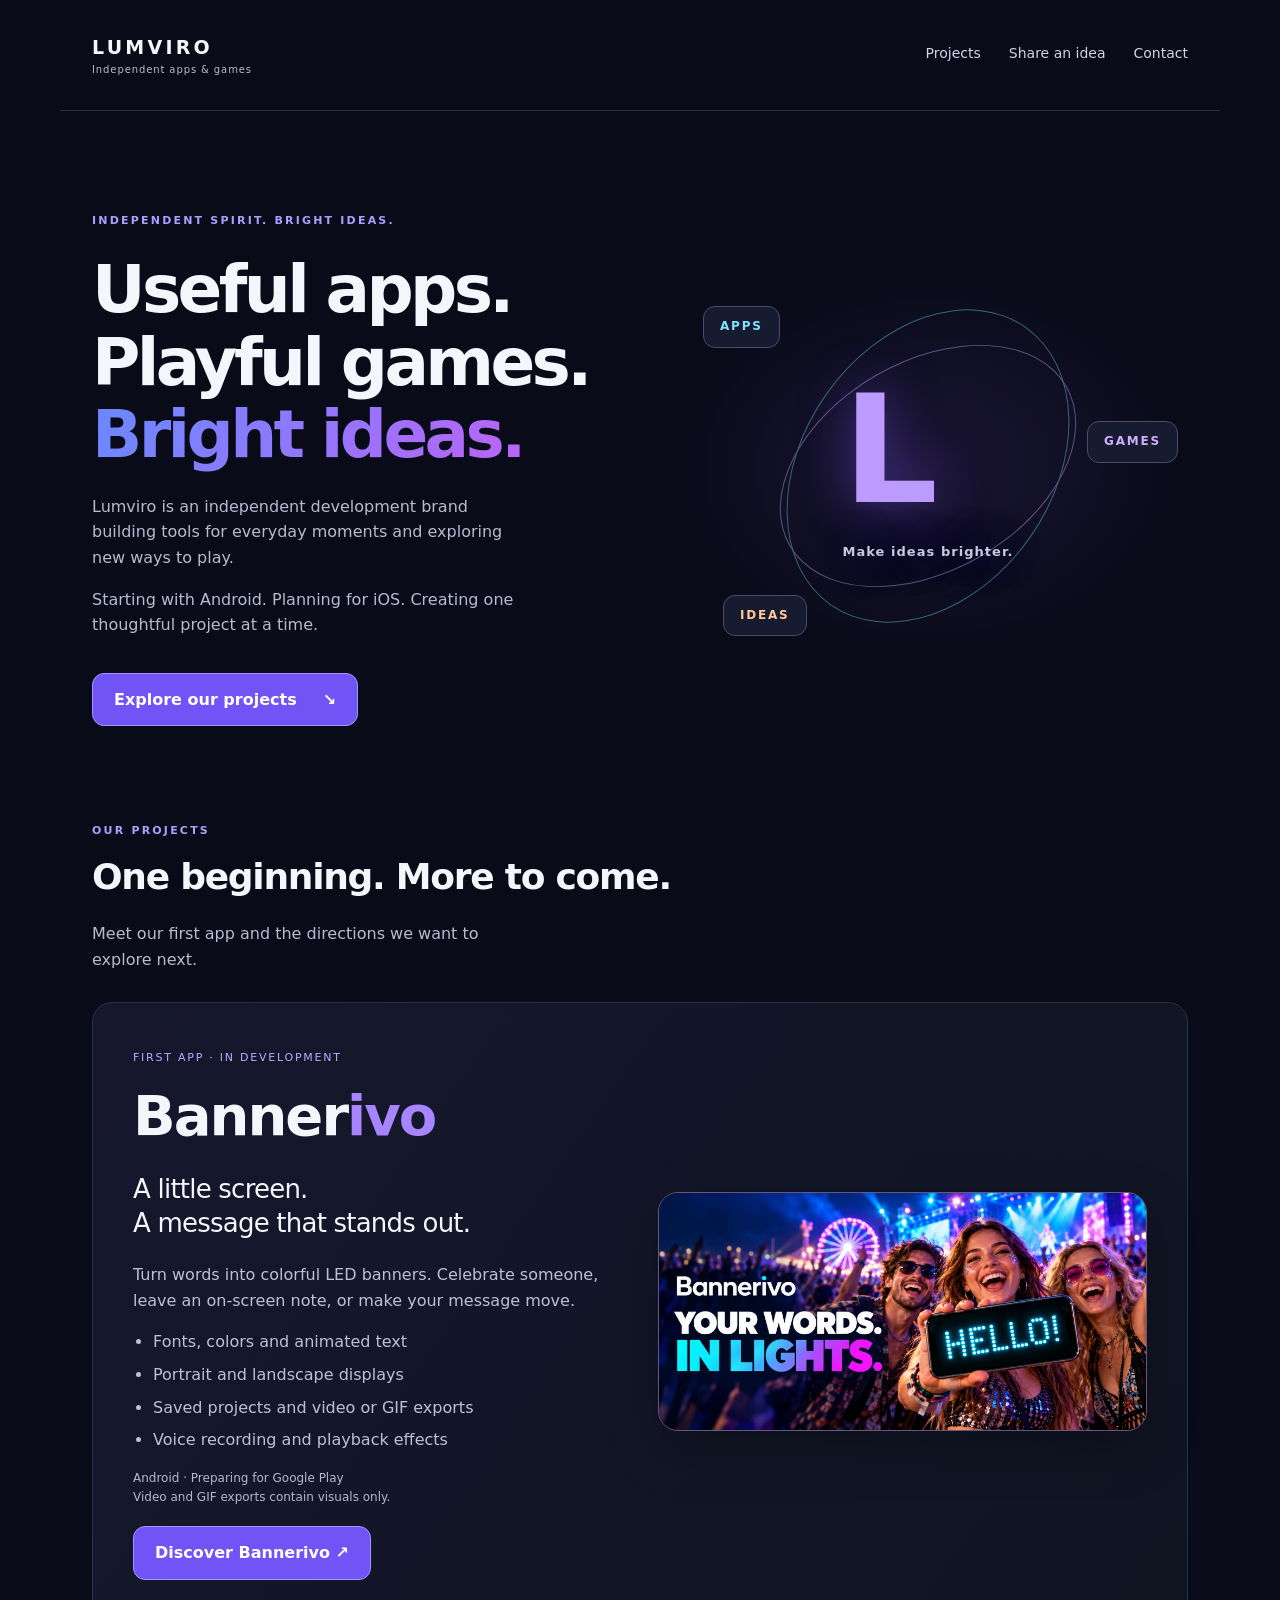
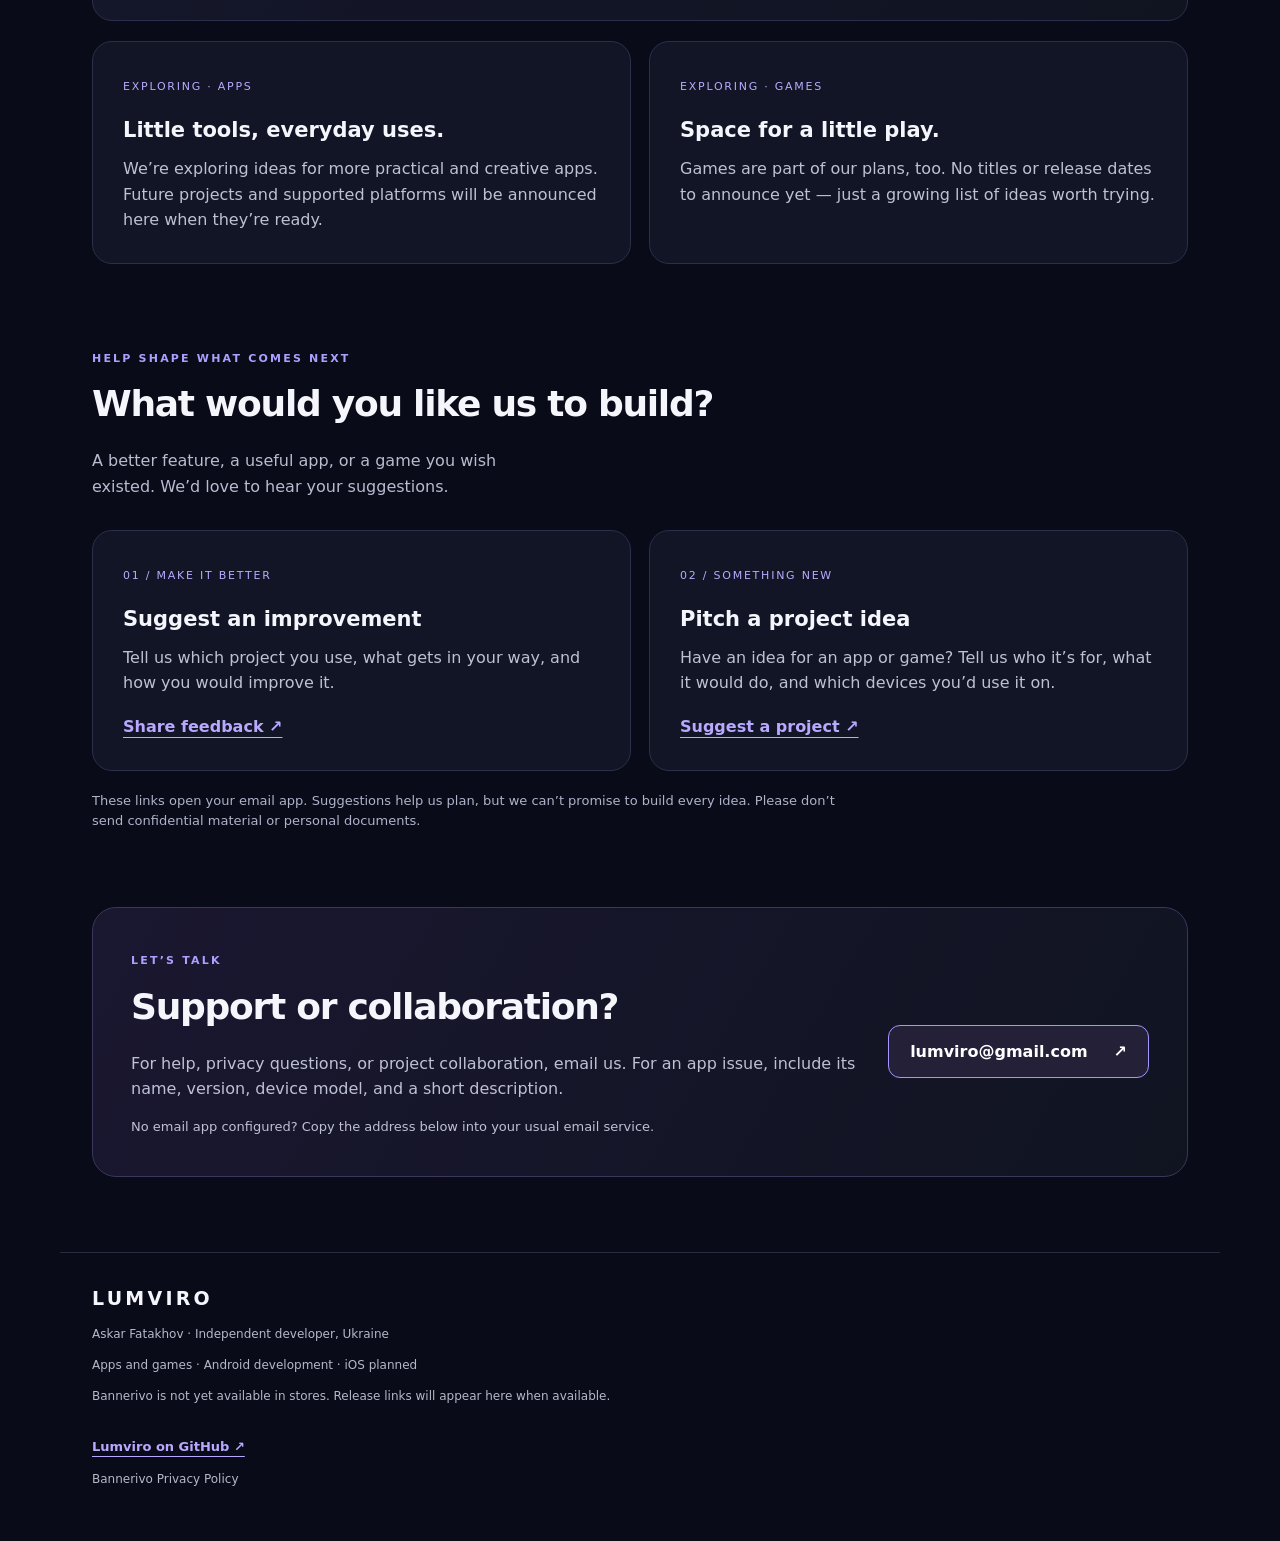
==== commit da04fb76: "Show selected Bannerivo campaign cards and cover" ====
--- a/index.html
+++ b/index.html
@@ -7,7 +7,7 @@
 <main id="main">
 <section class="hero"><div><span class="eyebrow">INDEPENDENT SPIRIT. BRIGHT IDEAS.</span><h1>Useful apps.<br>Playful games.<br><span>Bright ideas.</span></h1><p class="copy">Lumviro is an independent development brand building tools for everyday moments and exploring new ways to play.</p><p class="copy">Starting with Android. Planning for iOS. Creating one thoughtful project at a time.</p><a class="button" href="#projects">Explore our projects <span aria-hidden="true">↘</span></a></div><div class="studio-visual" aria-hidden="true"><div class="orbit orbit-one"></div><div class="orbit orbit-two"></div><div class="monogram">L<span>Make ideas brighter.</span></div><span class="float-label label-apps">APPS</span><span class="float-label label-games">GAMES</span><span class="float-label label-ideas">IDEAS</span></div></section>
 <section id="projects"><div class="section-title"><span class="eyebrow">OUR PROJECTS</span><h2>One beginning. More to come.</h2><p class="copy">Meet our first app and the directions we want to explore next.</p></div>
-<article class="featured" id="bannerivo"><div><span class="number">FIRST APP · IN DEVELOPMENT</span><h2 class="product-name">Banner<span>ivo</span></h2><p class="intro">A little screen.<br>A message that stands out.</p><p>Turn words into colorful LED banners. Celebrate someone, leave an on-screen note, or make your message move.</p><ul class="features"><li>Fonts, colors and animated text</li><li>Portrait and landscape displays</li><li>Saved projects and video or GIF exports</li><li>Voice recording and playback effects</li></ul><p class="status">Android · Preparing for Google Play<br>Video and GIF exports contain visuals only.</p><a class="button" href="bannerivo.html">Discover Bannerivo ↗</a></div><div class="visual" aria-label="Illustration of a colorful message banner"><div class="board"><span>GOOD</span><span>VIBES</span><span>ONLY <b aria-hidden="true">✦</b></span></div><p class="caption">Your message. Your colors. Your moment.</p></div></article>
+<article class="featured" id="bannerivo"><div><span class="number">FIRST APP · IN DEVELOPMENT</span><h2 class="product-name">Banner<span>ivo</span></h2><p class="intro">A little screen.<br>A message that stands out.</p><p>Turn words into colorful LED banners. Celebrate someone, leave an on-screen note, or make your message move.</p><ul class="features"><li>Fonts, colors and animated text</li><li>Portrait and landscape displays</li><li>Saved projects and video or GIF exports</li><li>Voice recording and playback effects</li></ul><p class="status">Android · Preparing for Google Play<br>Video and GIF exports contain visuals only.</p><a class="button" href="bannerivo.html">Discover Bannerivo ↗</a></div><a class="featured-art" href="bannerivo.html" aria-label="Discover Bannerivo"><img src="assets/bannerivo/selected-cover.webp" width="1795" height="876" alt="Bannerivo — Your words. In lights. A glowing HELLO! banner at a concert." loading="lazy" decoding="async"></a></article>
 <div class="grid upcoming"><article><span class="number">EXPLORING · APPS</span><h3>Little tools, everyday uses.</h3><p>We’re exploring ideas for more practical and creative apps. Future projects and supported platforms will be announced here when they’re ready.</p></article><article><span class="number">EXPLORING · GAMES</span><h3>Space for a little play.</h3><p>Games are part of our plans, too. No titles or release dates to announce yet — just a growing list of ideas worth trying.</p></article></div>
 </section>
 <section class="ideas" id="ideas"><div class="section-title"><span class="eyebrow">HELP SHAPE WHAT COMES NEXT</span><h2>What would you like us to build?</h2><p class="copy">A better feature, a useful app, or a game you wish existed. We’d love to hear your suggestions.</p></div><div class="grid"><article><span class="number">01 / MAKE IT BETTER</span><h3>Suggest an improvement</h3><p>Tell us which project you use, what gets in your way, and how you would improve it.</p><a class="text-link" href="mailto:lumviro@gmail.com?subject=Product%20improvement%20idea">Share feedback ↗</a></article><article><span class="number">02 / SOMETHING NEW</span><h3>Pitch a project idea</h3><p>Have an idea for an app or game? Tell us who it’s for, what it would do, and which devices you’d use it on.</p><a class="text-link" href="mailto:lumviro@gmail.com?subject=New%20app%20or%20game%20idea">Suggest a project ↗</a></article></div><p class="note">These links open your email app. Suggestions help us plan, but we can’t promise to build every idea. Please don’t send confidential material or personal documents.</p></section>
--- a/style.css
+++ b/style.css
@@ -1,3 +1,5 @@
 *{box-sizing:border-box}html{scroll-behavior:smooth;scroll-padding-top:24px}body{margin:0;background:#090b18;color:#f5f5fc;font-family:system-ui,-apple-system,"Segoe UI",sans-serif;line-height:1.6}a{color:inherit;text-decoration:none}a:focus-visible{outline:3px solid #5fe5ff;outline-offset:6px}header,main,footer{max-width:1160px;margin:auto;padding:0 32px}header{display:flex;align-items:center;justify-content:space-between;gap:24px;padding-top:32px;padding-bottom:32px;border-bottom:1px solid #292b40}.brand{font-size:19px;font-weight:800;letter-spacing:.17em}.brand span{display:block;font-size:10px;color:#b9bbd0;font-weight:400;letter-spacing:.09em}nav{display:flex;gap:28px;color:#d1d3e7;font-size:14px}.hero{display:grid;grid-template-columns:1fr 1fr;align-items:center;gap:56px;padding:95px 0 90px}.eyebrow{font-size:11px;letter-spacing:.2em;color:#aaa1ff;font-weight:700}h1{font-size:clamp(46px,6vw,78px);line-height:1.1;letter-spacing:-.055em;margin:22px 0}h1 span{color:#a785ff;background:linear-gradient(120deg,#6989ff,#bb64f6);background-clip:text;-webkit-text-fill-color:transparent}.intro{font-size:clamp(23px,3vw,34px);line-height:1.3;margin:0 0 22px;letter-spacing:-.03em}.copy{color:#b9bbcf;max-width:430px}.button{display:inline-flex;align-items:center;justify-content:space-between;gap:26px;background:#7154f5;color:white;border:1px solid #a694ff;padding:13px 21px;border-radius:12px;font-weight:650;margin-top:19px}.button:hover{background:#8066fa}.status,.caption{font-size:12px;color:#b6b8cf}.visual{padding:34px 20px;background:radial-gradient(ellipse,#442b7760,transparent 70%)}.board{background:radial-gradient(circle,#242338 1px,transparent 1.8px) 0 0/8px 8px,#080910;border:3px solid #8071d6;border-radius:30px;padding:30px 34px;box-shadow:0 0 0 7px #171329,0 0 50px #7049ff36;transform:rotate(-4deg)}.board span{display:block;font-size:clamp(40px,5vw,67px);font-weight:900;letter-spacing:.06em;line-height:1.15;color:#ffcc70;text-shadow:0 0 16px #ffb34765}.board span:nth-child(2){color:#66d9ff;text-shadow:0 0 16px #00b7ff65}.board span:nth-child(3){color:#ff8ed1;text-shadow:0 0 16px #ff36bb65}.board b{color:#ffda76}.caption{text-align:center;margin-top:35px}.section-title{margin-bottom:30px}h2{font-size:clamp(25px,3vw,36px);letter-spacing:-.035em;line-height:1.25;margin:12px 0 22px}.grid{display:grid;grid-template-columns:repeat(2,1fr);gap:18px}article{padding:30px;background:#111525;border:1px solid #2b304a;border-radius:20px}.number{font-size:11px;letter-spacing:.16em;color:#b9aaff}h3{font-size:21px;margin:17px 0 8px}article p,.support p{color:#bec1d4;margin:0}.support{display:flex;justify-content:space-between;align-items:center;gap:30px;margin:75px 0;padding:38px;border:1px solid #3b365c;border-radius:24px;background:linear-gradient(120deg,#1a1730,#101421)}.secondary{background:#242038;flex-shrink:0}footer{padding-top:30px;padding-bottom:40px;border-top:1px solid #292b40}footer p{font-size:12px;color:#b6b8ca}@media(max-width:700px){header,main,footer{padding-left:22px;padding-right:22px}header{gap:12px}nav{gap:15px;font-size:12px}.brand{font-size:16px}.hero{grid-template-columns:1fr;gap:25px;padding:50px 0}.visual{max-width:440px;width:100%;justify-self:center}.board span{font-size:clamp(30px,10vw,54px)}.grid{grid-template-columns:1fr}article{padding:25px}.support{flex-direction:column;align-items:flex-start;padding:25px;margin:45px 0}.secondary{font-size:14px;gap:16px}h1{font-size:58px}}@media(prefers-reduced-motion:reduce){html{scroll-behavior:auto}}
 /* Studio-wide homepage */
 .skip{position:absolute;left:16px;top:-80px;padding:10px 18px;background:#7154f5;z-index:10}.skip:focus{top:12px}.hero h1{font-size:clamp(40px,5.4vw,66px)}.studio-visual{position:relative;min-height:390px;display:grid;place-items:center;background:radial-gradient(ellipse,#442b7750,transparent 70%);overflow:hidden}.monogram{font-size:150px;line-height:1;font-weight:900;color:#bc9bff;text-shadow:0 0 50px #7654ef80;z-index:1}.monogram span{display:block;font-size:13px;letter-spacing:.08em;color:#c9c8df;margin-top:20px}.orbit{position:absolute;border:1px solid #605485;border-radius:50%;width:320px;height:210px;transform:rotate(-30deg)}.orbit-two{transform:rotate(35deg);width:250px;height:340px;border-color:#35677b}.float-label{position:absolute;background:#171b30;border:1px solid #4c496d;border-radius:12px;padding:10px 16px;letter-spacing:.15em;font-size:12px;font-weight:700}.label-apps{top:35px;left:35px;color:#83e0ff}.label-games{right:10px;top:150px;color:#d2acff}.label-ideas{bottom:25px;left:55px;color:#ffc995}.featured{display:grid;grid-template-columns:1fr 1fr;align-items:center;gap:35px;padding:40px;background:linear-gradient(125deg,#16172d,#101421)}.product-name{font-size:clamp(38px,5vw,56px)}.product-name span{color:#a785ff}.featured .intro{font-size:26px;color:#f5f5fc}.features{padding-left:20px;color:#bec1d4}.features li{margin:7px 0}.text-link{display:inline-block;margin-top:18px;color:#b8a9ff;font-weight:650;text-decoration:underline;text-underline-offset:5px}.text-link:hover{color:#e0d7ff}.upcoming{margin-top:20px}.ideas{margin-top:80px}.note{font-size:13px;color:#aeb3ca;max-width:760px;margin-top:20px}.support>div{min-width:0}.support p.note{margin-top:15px}section{scroll-margin-top:25px}footer .text-link{font-size:13px}a{overflow-wrap:anywhere}@media(max-width:700px){header{align-items:flex-start;flex-direction:column;gap:18px}nav{flex-wrap:wrap;font-size:14px;gap:22px}.hero h1{font-size:clamp(38px,10vw,58px)}.hero{gap:10px}.studio-visual{min-height:310px}.orbit{width:250px;height:170px}.orbit-two{height:260px;width:180px}.monogram{font-size:110px}.label-apps{left:5px;top:25px}.label-games{right:0;top:120px}.label-ideas{left:20px;bottom:15px}.featured{grid-template-columns:1fr;padding:24px;gap:15px}.featured .visual{padding:25px 10px}.ideas{margin-top:50px}.support .button{max-width:100%;font-size:13px;padding:12px 14px;gap:10px}}
+
+.featured-art{display:block;align-self:center;overflow:hidden;border-radius:20px;border:1px solid #65577d;box-shadow:0 18px 50px #0004}.featured-art img{display:block;width:100%;height:auto}.featured-art:focus-visible{outline:3px solid #75ddff;outline-offset:5px}
